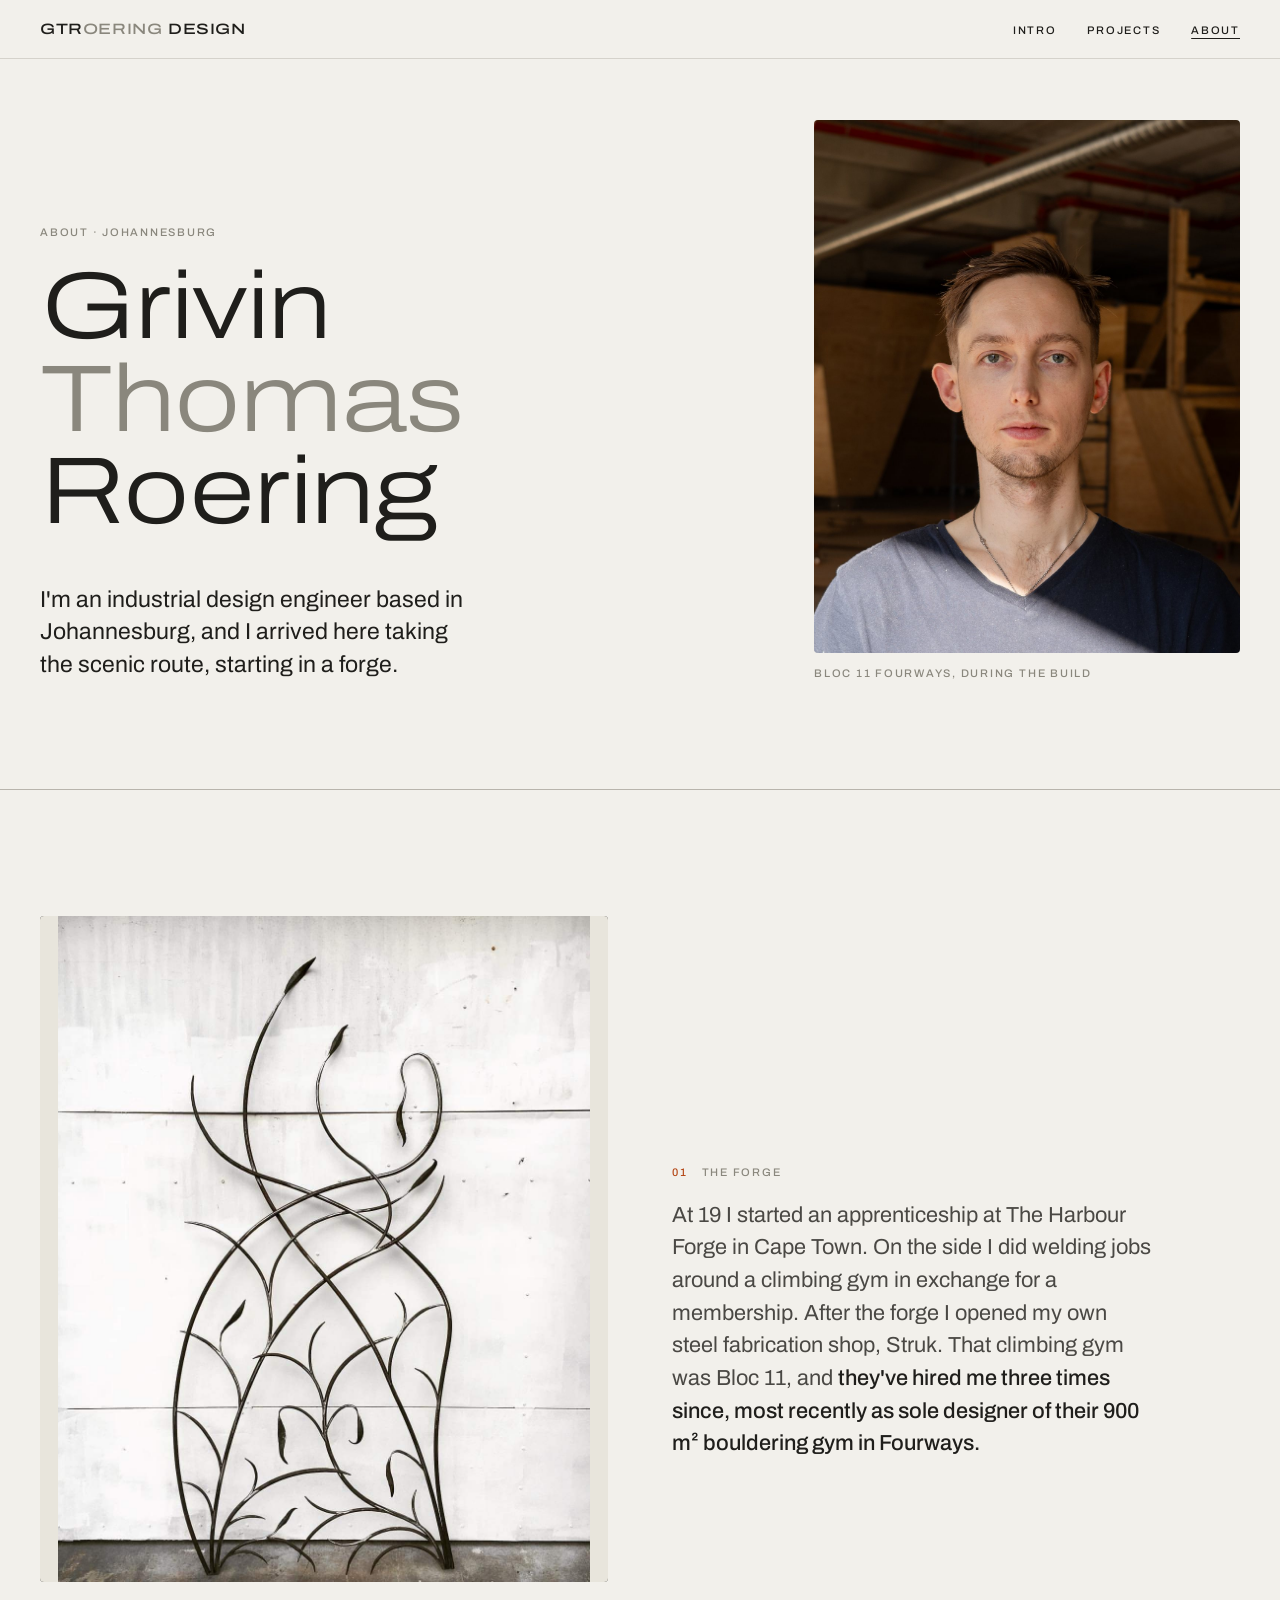
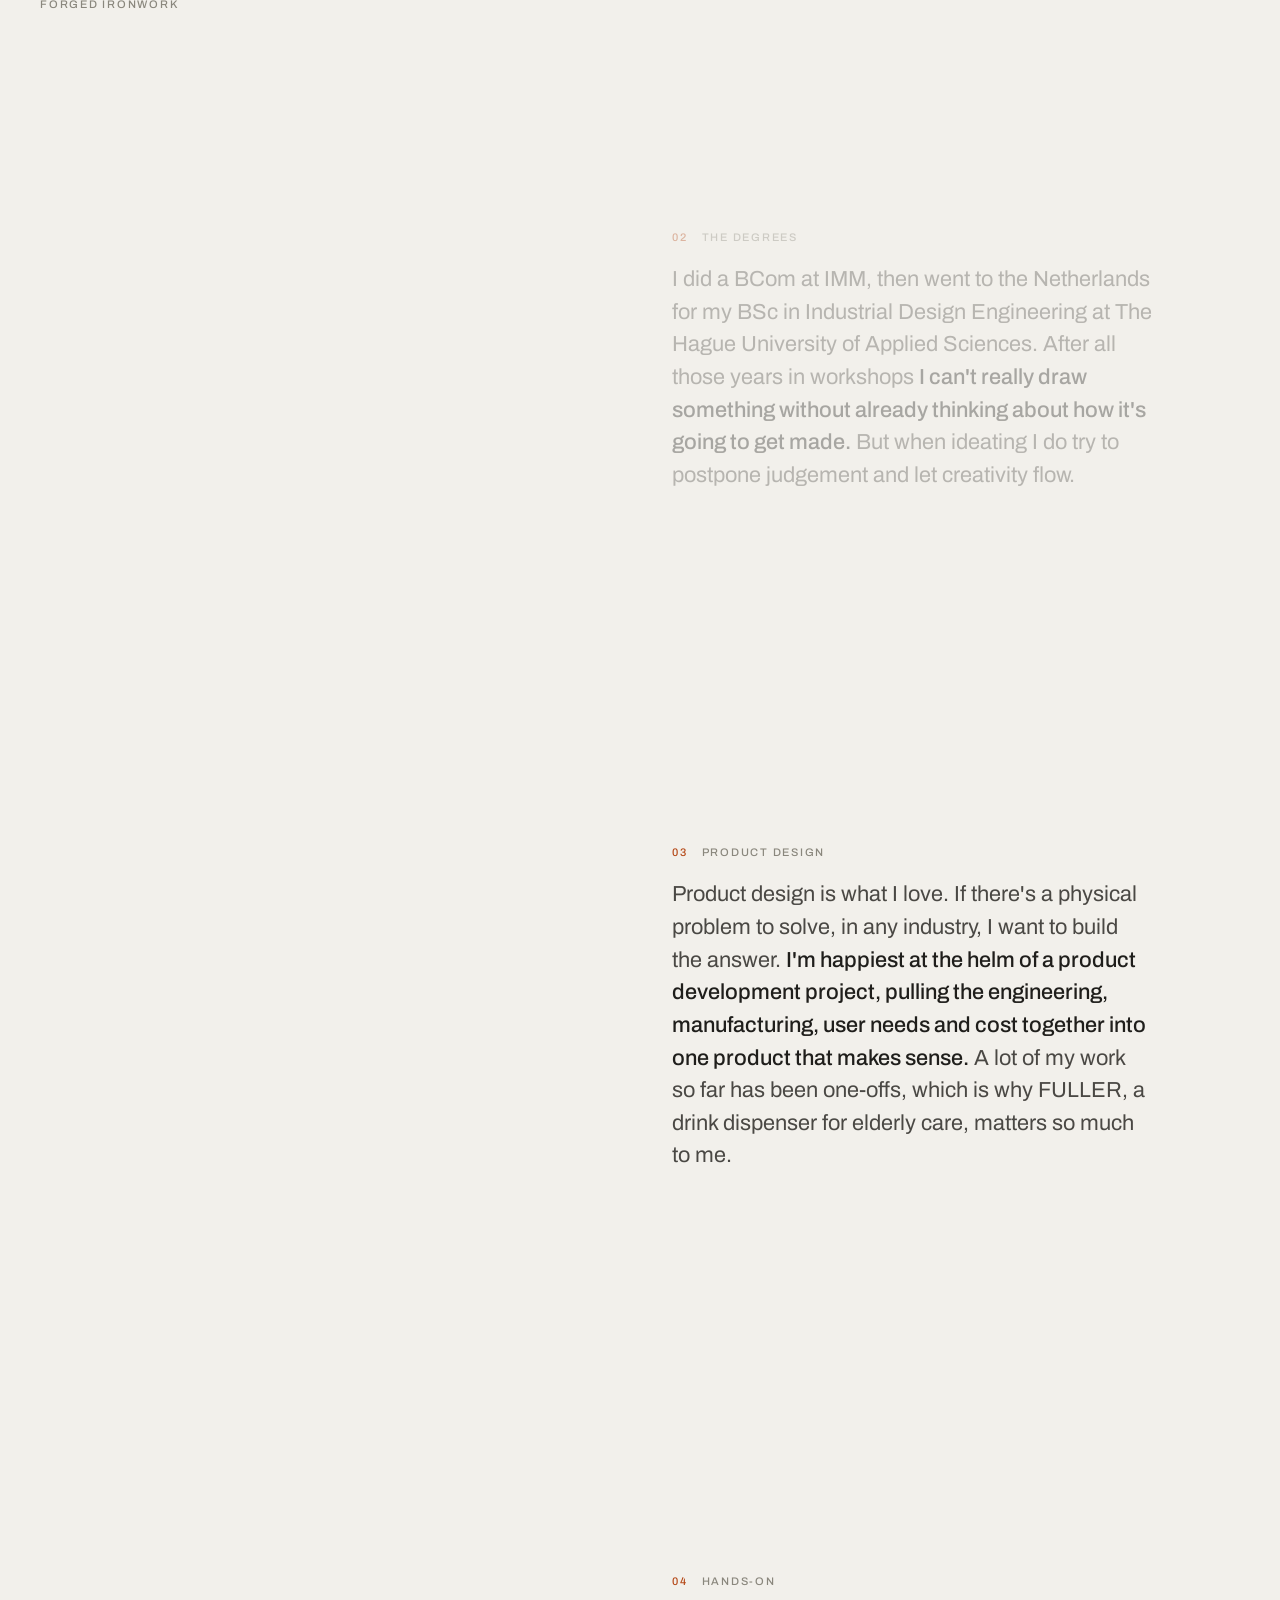
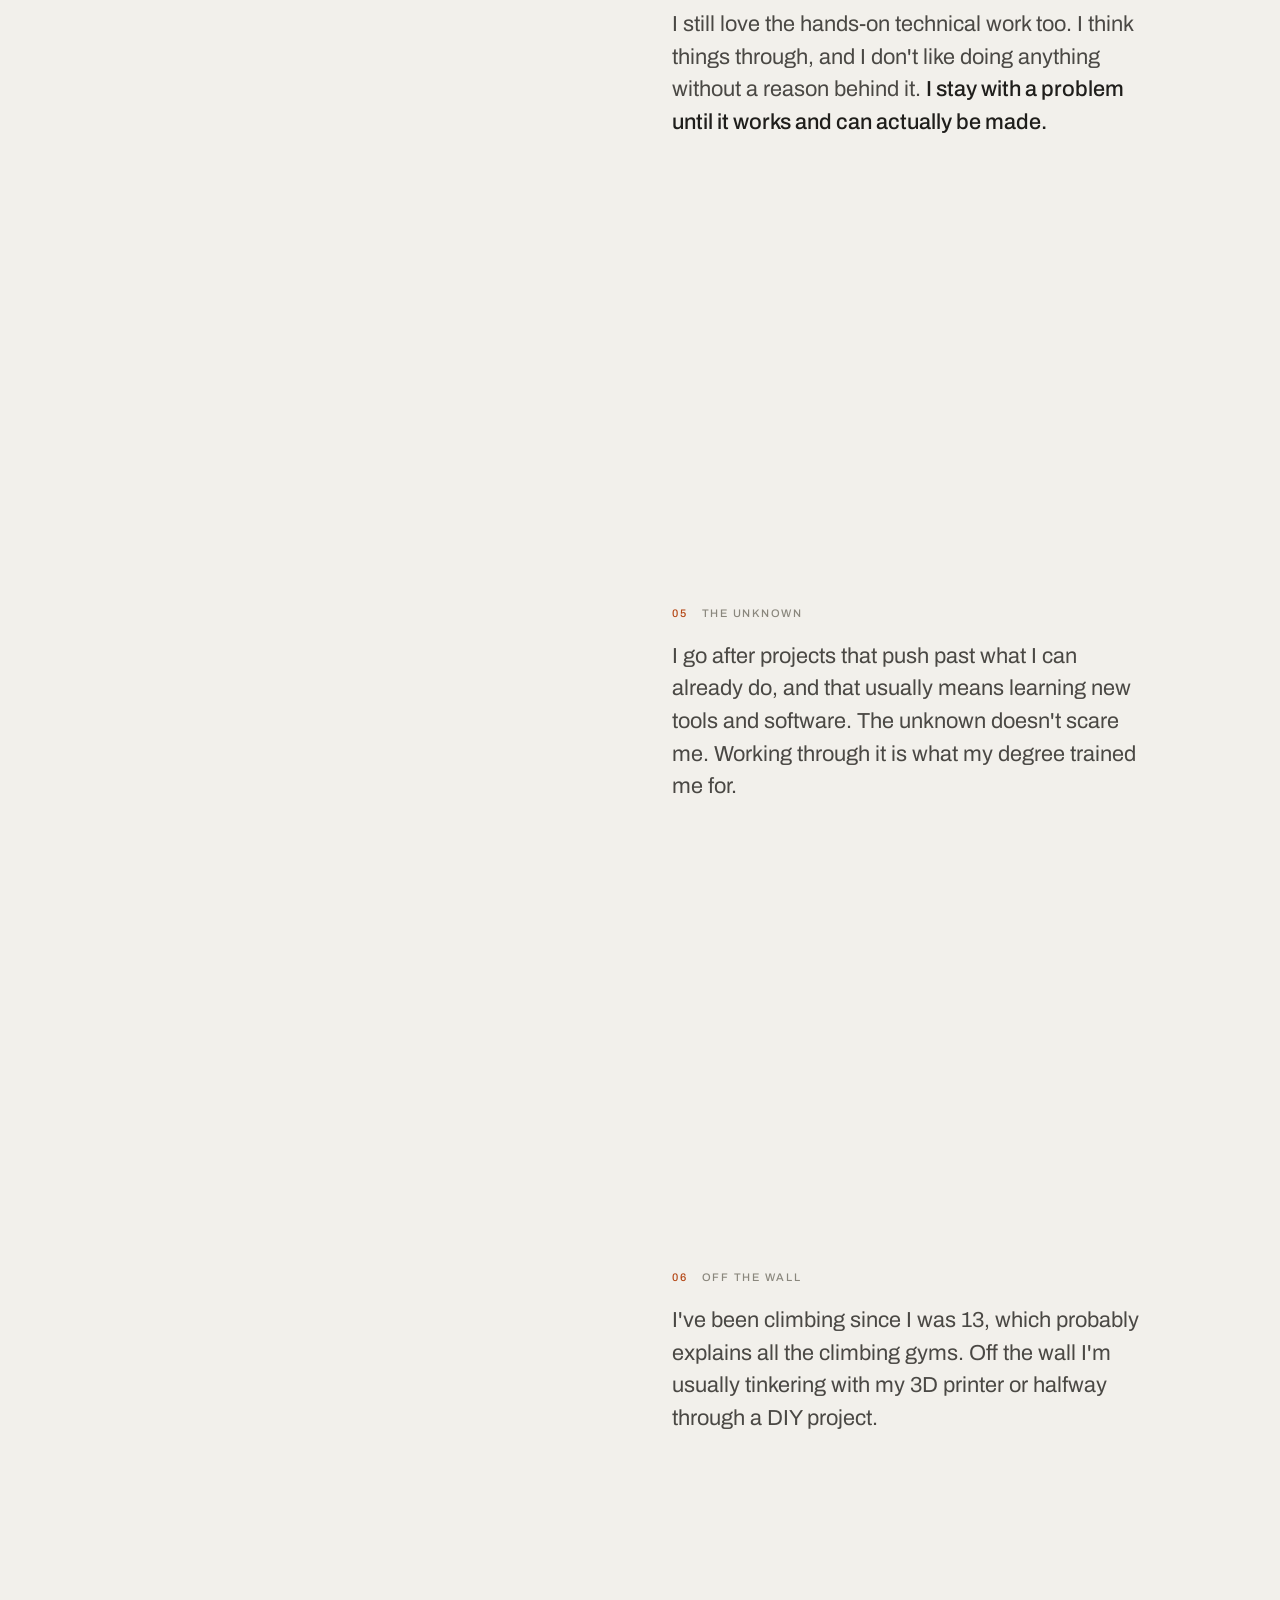
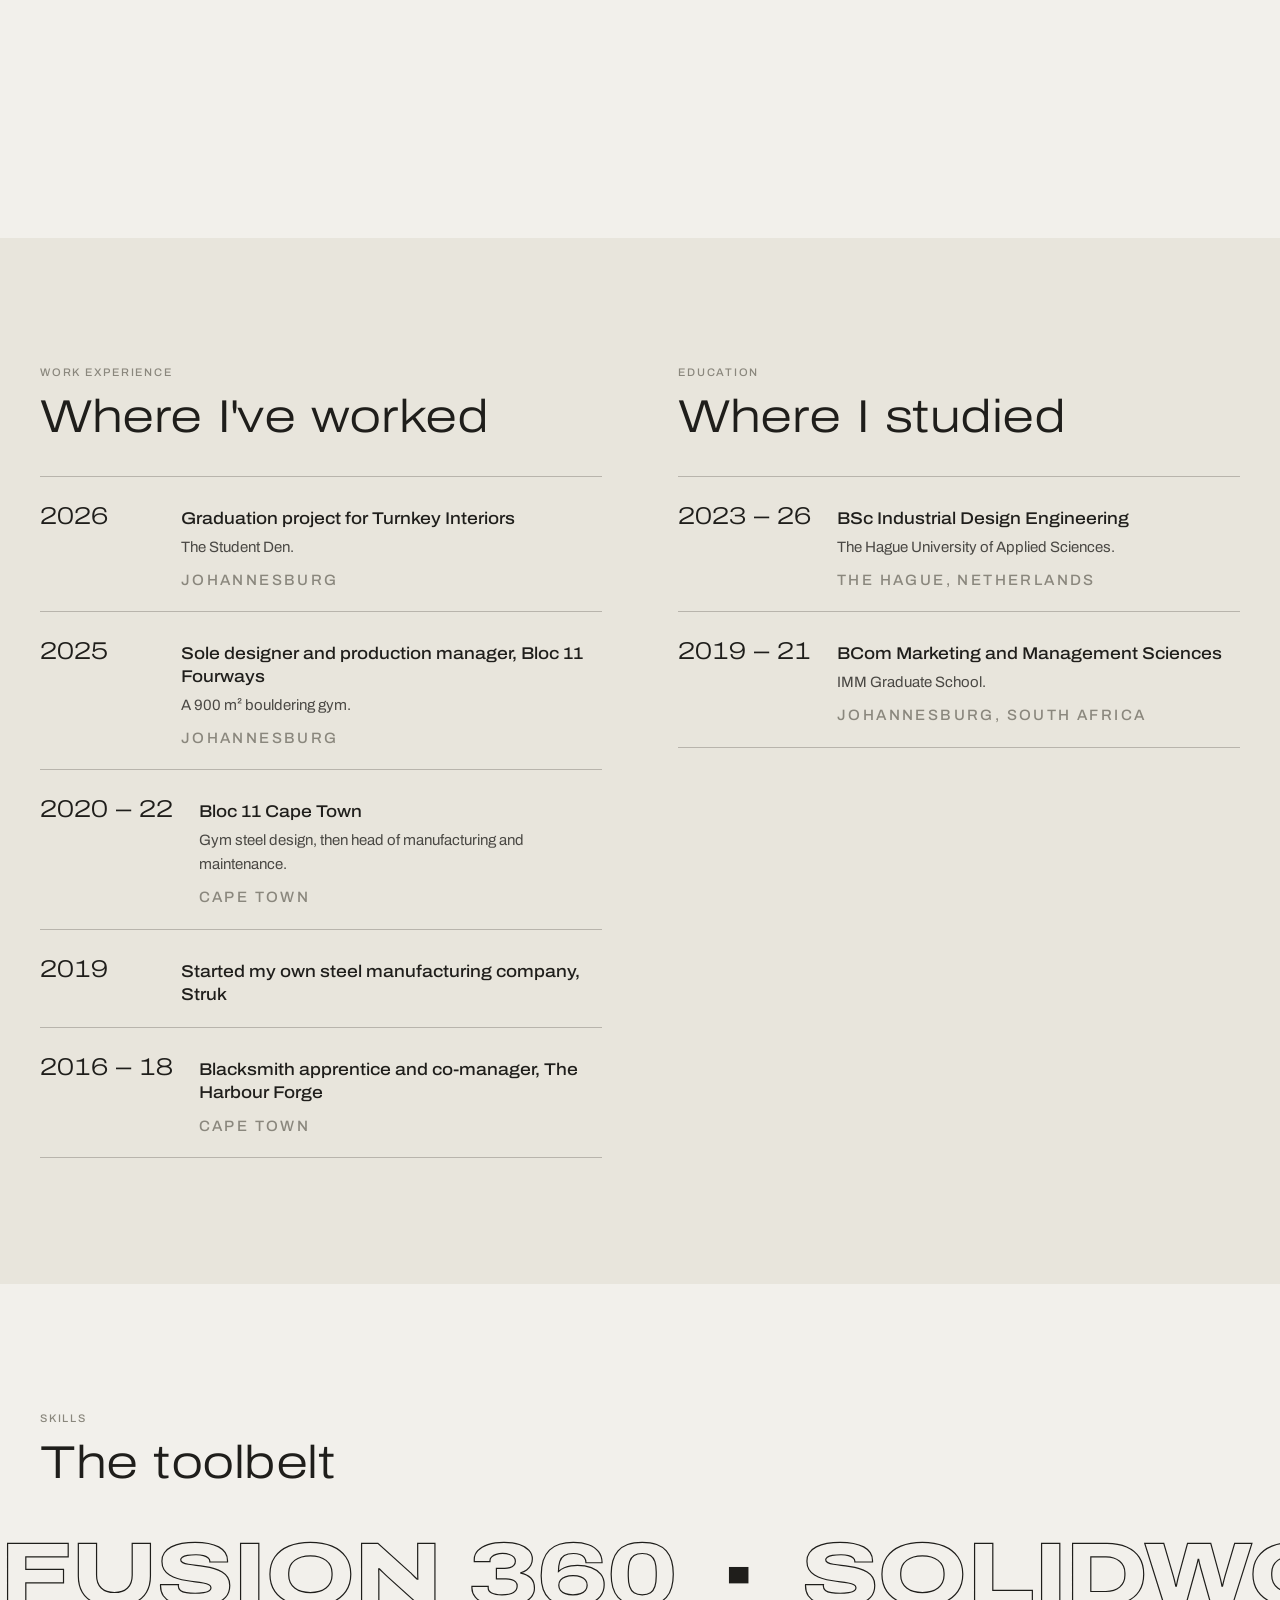
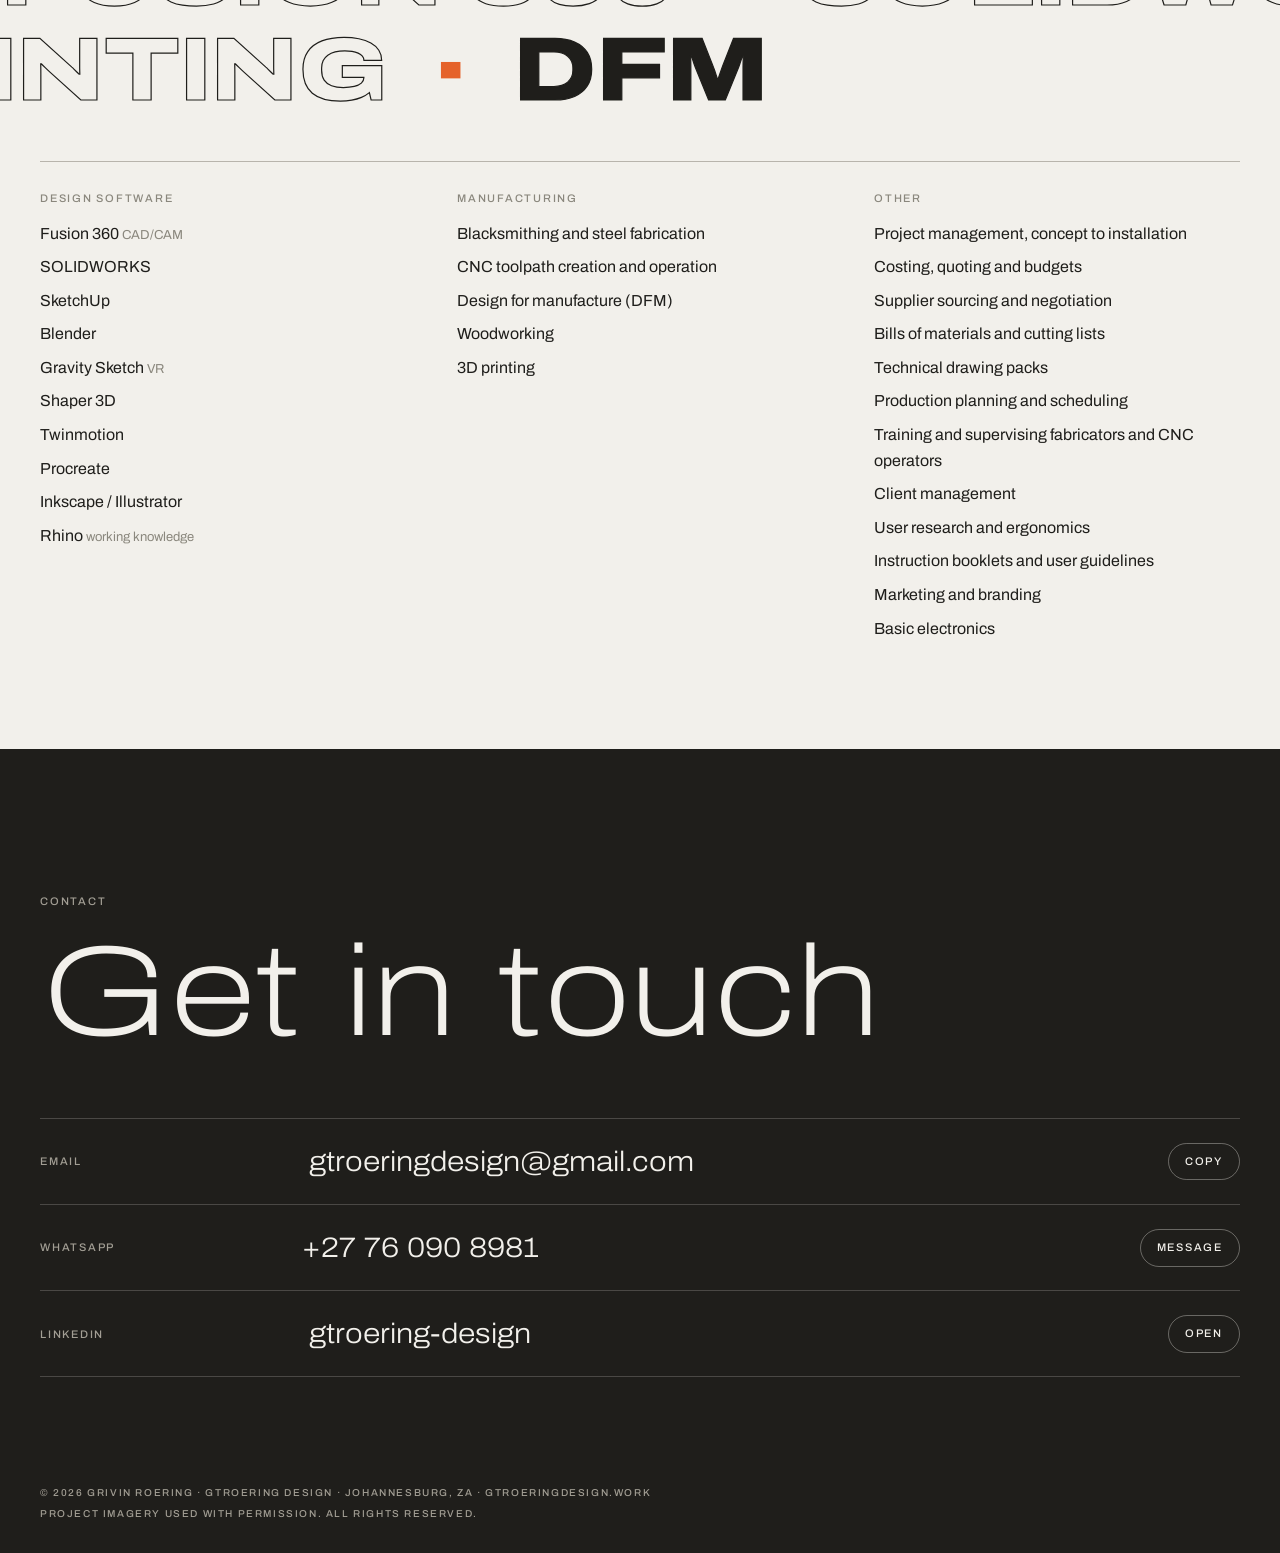
==== about.html @ 4593bda7 "Add files via upload" ====
<!doctype html>
<html lang="en">
<head>
<meta charset="utf-8">
<meta name="viewport" content="width=device-width, initial-scale=1, viewport-fit=cover">
<title>About · GTRoering Design</title>
<meta name="description" content="Grivin Roering, industrial design engineer in Johannesburg. From a forge in Cape Town to a BSc in The Hague.">
<meta property="og:type" content="website">
<meta property="og:site_name" content="GTRoering Design">
<meta property="og:title" content="About · GTRoering Design">
<meta property="og:description" content="Grivin Roering, industrial design engineer in Johannesburg. From a forge in Cape Town to a BSc in The Hague.">
<meta property="og:url" content="https://gtroeringdesign.github.io/about.html">
<meta property="og:image" content="https://gtroeringdesign.github.io/og-image.jpg">
<meta property="og:image:width" content="1200">
<meta property="og:image:height" content="630">
<meta name="twitter:card" content="summary_large_image">
<link rel="icon" href="favicon.ico" sizes="any">
<link rel="icon" type="image/png" href="favicon.png">
<link rel="apple-touch-icon" href="apple-touch-icon.png">
<link rel="preconnect" href="https://fonts.googleapis.com">
<link rel="preconnect" href="https://fonts.gstatic.com" crossorigin>
<link rel="stylesheet" href="https://fonts.googleapis.com/css2?family=Archivo:wdth,wght@62..125,100..900&display=swap">
<link rel="stylesheet" href="site.css?v=2">
<style>
  :root { padding-top: env(safe-area-inset-top, 0px); padding-bottom: env(safe-area-inset-bottom, 0px); }
  [hidden] { display: none !important; }
</style>
</head>
<body>

<nav class="nav wrap" aria-label="Main">
  <a class="mark" href="./">GTR<span>oering</span> Design</a>
  <ul>
    <li><a href="./">Intro</a></li>
    <li><a href="projects.html">Projects</a></li>
    <li><a href="about.html" aria-current="page">About</a></li>
  </ul>
</nav>

<main id="top" class="no-js">

  <!-- 1. Intro -->
  <section class="about-hero wrap" aria-label="Introduction">
    <div class="about-hero-grid">
      <div>
        <p class="label" style="margin-bottom:20px">About · Johannesburg</p>
        <h1 class="display"><span>Grivin</span><span class="mid">Thomas</span><span>Roering</span></h1>
        <p class="lead">I'm an industrial design engineer based in Johannesburg, and I arrived here taking the scenic route, starting in a forge.</p>
      </div>
      <figure class="portrait-wrap" style="margin:0">
        <div class="portrait"><img id="portrait" src="img/about-portrait.jpg" alt="Portrait of Grivin Roering inside the Bloc 11 Fourways build" width="1200" height="1500" fetchpriority="high"></div>
        <figcaption class="label">Bloc 11 Fourways, during the build</figcaption>
      </figure>
    </div>
  </section>

  <!-- 2. Story. Image column sticks while the chapters scroll past. -->
  <section class="story wrap" aria-label="My story">
    <div class="story-grid">
      <div class="story-media" aria-hidden="true">
        <div class="story-frame" id="storyFrame">
          <img class="on fit" src="img/about-forge.jpg" alt="" width="1080" height="1350">
          <img class="fit" src="img/about-degrees.jpg" alt="" width="1425" height="1069" loading="lazy">
          <img class="fit" src="img/about-fuller.jpg" alt="" width="1600" height="777" loading="lazy">
          <img src="img/about-hands-on.jpg" alt="" width="1200" height="1800" loading="lazy" style="object-position:50% 32%">
          <img src="img/about-dclab.jpg" alt="" width="1285" height="831" loading="lazy">
          <img src="img/about-climbing.jpg" alt="" width="1600" height="1280" loading="lazy">
        </div>
        <p class="label" id="storyCap">Forged ironwork</p>
      </div>

      <div class="story-text">
        <article class="chapter on" data-cap="Forged ironwork">
          <figure class="chapter-fig"><div><img class="fit" src="img/about-forge.jpg" alt="A forged steel piece of curving stems and leaves standing against a white wall" width="1080" height="1350" loading="lazy"></div><figcaption class="label">Forged ironwork</figcaption></figure>
          <p class="label"><b>01</b>The forge</p>
          <p class="t">At 19 I started an apprenticeship at The Harbour Forge in Cape Town. On the side I did welding jobs around a climbing gym in exchange for a membership. After the forge I opened my own steel fabrication shop, Struk. That climbing gym was Bloc 11, and <strong>they've hired me three times since, most recently as sole designer of their 900 m² bouldering gym in Fourways.</strong></p>
        </article>
        <article class="chapter" data-cap="FULLER · Ideation sketches">
          <figure class="chapter-fig"><div><img class="fit" src="img/about-degrees.jpg" alt="A page of ideation sketches exploring drink dispenser forms" width="1425" height="1069" loading="lazy"></div><figcaption class="label">FULLER · Ideation sketches</figcaption></figure>
          <p class="label"><b>02</b>The degrees</p>
          <p class="t">I did a BCom at IMM, then went to the Netherlands for my BSc in Industrial Design Engineering at The Hague University of Applied Sciences. After all those years in workshops <strong>I can't really draw something without already thinking about how it's going to get made.</strong> But when ideating I do try to postpone judgement and let creativity flow.</p>
        </article>
        <article class="chapter" data-cap="FULLER · Final prototype">
          <figure class="chapter-fig"><div><img class="fit" src="img/about-fuller.jpg" alt="The FULLER drink dispenser prototype" width="1600" height="777" loading="lazy"></div><figcaption class="label">FULLER · Final prototype</figcaption></figure>
          <p class="label"><b>03</b>Product design</p>
          <p class="t">Product design is what I love. If there's a physical problem to solve, in any industry, I want to build the answer. <strong>I'm happiest at the helm of a product development project, pulling the engineering, manufacturing, user needs and cost together into one product that makes sense.</strong> A lot of my work so far has been one-offs, which is why FULLER, a drink dispenser for elderly care, matters so much to me.</p>
        </article>
        <article class="chapter" data-cap="Grinding steel">
          <figure class="chapter-fig"><div><img src="img/about-hands-on.jpg" alt="Grivin grinding steel with sparks flying" width="1200" height="1800" loading="lazy" style="object-position:50% 34%"></div><figcaption class="label">Grinding steel</figcaption></figure>
          <p class="label"><b>04</b>Hands-on</p>
          <p class="t">I still love the hands-on technical work too. I think things through, and I don't like doing anything without a reason behind it. <strong>I stay with a problem until it works and can actually be made.</strong></p>
        </article>
        <article class="chapter" data-cap="Interactive Maquette · At the expo">
          <figure class="chapter-fig"><div><img src="img/about-dclab.jpg" alt="The Interactive Maquette on show at the expo" width="1285" height="831" loading="lazy"></div><figcaption class="label">Interactive Maquette · At the expo</figcaption></figure>
          <p class="label"><b>05</b>The unknown</p>
          <p class="t">I go after projects that push past what I can already do, and that usually means learning new tools and software. The unknown doesn't scare me. Working through it is what my degree trained me for.</p>
        </article>
        <article class="chapter" data-cap="Outdoor climbing">
          <figure class="chapter-fig"><div><img src="img/about-climbing.jpg" alt="A climber on an overhanging orange rock face" width="1600" height="1280" loading="lazy"></div><figcaption class="label">Outdoor climbing</figcaption></figure>
          <p class="label"><b>06</b>Off the wall</p>
          <p class="t">I've been climbing since I was 13, which probably explains all the climbing gyms. Off the wall I'm usually tinkering with my 3D printer or halfway through a DIY project.</p>
        </article>
      </div>
    </div>
  </section>

  <!-- 3. Experience and education -->
  <section class="cv wrap" aria-label="Experience and education">
    <div class="cv-grid">
      <div class="rise">
        <p class="label" style="margin-bottom:14px">Work experience</p>
        <h2 class="display">Where I've worked</h2>
        <ol class="cv-list" reversed>
          <li><span class="cv-year">2026</span><div><h3>Graduation project for Turnkey Interiors</h3><p>The Student Den.</p></div><p class="label">Johannesburg</p></li>
          <li><span class="cv-year">2025</span><div><h3>Sole designer and production manager, Bloc 11 Fourways</h3><p>A 900 m² bouldering gym.</p></div><p class="label">Johannesburg</p></li>
          <li><span class="cv-year">2020 – 22</span><div><h3>Bloc 11 Cape Town</h3><p>Gym steel design, then head of manufacturing and maintenance.</p></div><p class="label">Cape Town</p></li>
          <li><span class="cv-year">2019</span><div><h3>Started my own steel manufacturing company, Struk</h3></div></li>
          <li><span class="cv-year">2016 – 18</span><div><h3>Blacksmith apprentice and co-manager, The Harbour Forge</h3></div><p class="label">Cape Town</p></li>
        </ol>
      </div>
      <div class="rise">
        <p class="label" style="margin-bottom:14px">Education</p>
        <h2 class="display">Where I studied</h2>
        <ol class="cv-list" reversed>
          <li><span class="cv-year">2023 – 26</span><div><h3>BSc Industrial Design Engineering</h3><p>The Hague University of Applied Sciences.</p></div><p class="label">The Hague, Netherlands</p></li>
          <li><span class="cv-year">2019 – 21</span><div><h3>BCom Marketing and Management Sciences</h3><p>IMM Graduate School.</p></div><p class="label">Johannesburg, South Africa</p></li>
        </ol>
      </div>
    </div>
  </section>

  <!-- 4. Skills. The tool names slide sideways as you scroll. -->
  <section class="tools" aria-label="Skills">
    <div class="wrap">
      <p class="label" style="margin-bottom:14px">Skills</p>
      <h2 class="display" style="font-size:clamp(30px,3.6vw,56px)">The toolbelt</h2>
    </div>
    <div class="ticker" aria-hidden="true">
      <div class="ticker-row" data-dir="-1"><span>Fusion 360</span><span class="dot">·</span><span>SOLIDWORKS</span><span class="dot">·</span><span>Gravity Sketch</span><span class="dot">·</span><span>Shaper 3D</span><span class="dot">·</span><span>Blender</span><span class="dot">·</span><span>Rhino</span><span class="dot">·</span><span>SketchUp</span></div>
      <div class="ticker-row" data-dir="1"><span>Blacksmithing</span><span class="dot">·</span><span>CNC toolpaths</span><span class="dot">·</span><span>Steel fabrication</span><span class="dot">·</span><span>Woodworking</span><span class="dot">·</span><span>3D printing</span><span class="dot">·</span><span>DFM</span></div>
    </div>
    <div class="wrap">
      <div class="skill-cols">
        <div class="rise">
          <p class="label">Design software</p>
          <ul>
            <li>Fusion 360 <small>CAD/CAM</small></li>
            <li>SOLIDWORKS</li>
            <li>SketchUp</li>
            <li>Blender</li>
            <li>Gravity Sketch <small>VR</small></li>
            <li>Shaper 3D</li>
            <li>Twinmotion</li>
            <li>Procreate</li>
            <li>Inkscape / Illustrator</li>
            <li>Rhino <small>working knowledge</small></li>
          </ul>
        </div>
        <div class="rise">
          <p class="label">Manufacturing</p>
          <ul>
            <li>Blacksmithing and steel fabrication</li>
            <li>CNC toolpath creation and operation</li>
            <li>Design for manufacture (DFM)</li>
            <li>Woodworking</li>
            <li>3D printing</li>
          </ul>
        </div>
        <div class="rise">
          <p class="label">Other</p>
          <ul>
            <li>Project management, concept to installation</li>
            <li>Costing, quoting and budgets</li>
            <li>Supplier sourcing and negotiation</li>
            <li>Bills of materials and cutting lists</li>
            <li>Technical drawing packs</li>
            <li>Production planning and scheduling</li>
            <li>Training and supervising fabricators and CNC operators</li>
            <li>Client management</li>
            <li>User research and ergonomics</li>
            <li>Instruction booklets and user guidelines</li>
            <li>Marketing and branding</li>
            <li>Basic electronics</li>
          </ul>
        </div>
      </div>
    </div>
  </section>

  <!-- 5. Contact -->
  <section class="contact wrap" id="contact" aria-label="Contact">
    <p class="label" style="color:var(--on-dark-dim);margin-bottom:20px">Contact</p>
    <h2 class="display">Get in touch</h2>
    <div class="contact-rows">
      <div class="row">
        <span class="label">Email</span>
        <span class="val" id="email">gtroeringdesign@gmail.com</span>
        <button type="button" id="copyEmail">Copy</button>
      </div>
      <div class="row">
        <span class="label">WhatsApp</span>
        <span class="val">+27 76 090 8981</span>
        <a class="go" href="https://wa.me/27760908981">Message</a>
      </div>
      <div class="row">
        <span class="label">LinkedIn</span>
        <span class="val">gtroering-design</span>
        <a class="go" href="https://www.linkedin.com/in/gtroering-design">Open</a>
      </div>
    </div>
    <div class="foot">
      <p class="label">© 2026 Grivin Roering · GTRoering Design · Johannesburg, ZA · gtroeringdesign.work</p>
      <p class="label">Project imagery used with permission. All rights reserved.</p>
    </div>
  </section>
</main>

<script>
(() => {
  document.getElementById('top').classList.remove('no-js');
  const reduce = matchMedia('(prefers-reduced-motion: reduce)').matches;
  const clamp = (v, a = 0, b = 1) => Math.min(b, Math.max(a, v));
  const vh = () => window.innerHeight;

  /* Portrait: slow zoom-out as the intro scrolls away */
  const portrait = document.getElementById('portrait');
  function portraitFrame() {
    if (reduce) return;
    const r = portrait.parentElement.getBoundingClientRect();
    const q = clamp(1 - r.bottom / (vh() + r.height));
    portrait.style.transform = `scale(${1.1 - 0.1 * q}) translate3d(0, ${q * 4}%, 0)`;
  }

  /* Story: whichever chapter crosses the middle of the screen sets the image */
  const chapters = [...document.querySelectorAll('.chapter')];
  const storyImgs = [...document.querySelectorAll('#storyFrame img')];
  const storyCap = document.getElementById('storyCap');
  let active = 0;
  function storyFrame() {
    const mid = vh() * 0.55;
    let best = active, bestD = Infinity;
    chapters.forEach((c, i) => {
      const r = c.getBoundingClientRect();
      const d = Math.abs(r.top + r.height / 2 - mid);
      if (d < bestD) { bestD = d; best = i; }
    });
    if (best === active) return;
    active = best;
    chapters.forEach((c, i) => c.classList.toggle('on', i === best));
    storyImgs.forEach((im, i) => im.classList.toggle('on', i === best));
    storyCap.textContent = chapters[best].dataset.cap;
  }

  /* Ticker: rows slide in opposite directions with scroll */
  const rows = [...document.querySelectorAll('.ticker-row')];
  function tickerFrame() {
    if (reduce) return;
    rows.forEach(row => {
      const r = row.getBoundingClientRect();
      const q = clamp((vh() - r.top) / (vh() + r.height));
      const span = Math.max(0, row.scrollWidth - innerWidth * 0.6);
      const dir = +row.dataset.dir;
      const x = dir < 0 ? -q * span : -(1 - q) * span;
      row.style.transform = `translate3d(${x}px,0,0)`;
    });
  }

  /* Reveal */
  const io = 'IntersectionObserver' in window ? new IntersectionObserver(es => es.forEach(e => {
    if (e.isIntersecting) { e.target.classList.add('in'); io.unobserve(e.target); }
  }), { threshold: 0.2 }) : null;
  document.querySelectorAll('.rise').forEach(el => io ? io.observe(el) : el.classList.add('in'));

  /* Copy email */
  const copyBtn = document.getElementById('copyEmail');
  copyBtn.addEventListener('click', () => {
    const el = document.getElementById('email');
    const done = () => { copyBtn.textContent = 'Copied'; setTimeout(() => copyBtn.textContent = 'Copy', 1800); };
    const fallback = () => {
      const r = document.createRange(); r.selectNodeContents(el);
      const s = getSelection(); s.removeAllRanges(); s.addRange(r);
      copyBtn.textContent = 'Selected';
    };
    try { navigator.clipboard.writeText(el.textContent.trim()).then(done, fallback); } catch (e) { fallback(); }
  });

  let ticking = false;
  const frame = () => { ticking = false; portraitFrame(); storyFrame(); tickerFrame(); };
  addEventListener('scroll', () => { if (!ticking) { ticking = true; requestAnimationFrame(frame); } }, { passive: true });
  addEventListener('resize', frame);
  frame();
})();
</script>
</body>
</html>
---- site.css ----
/* Layout: one sticky process sequence (concept, CAD, CNC, installed) told through the Bloc 11 build,
   then a pinned horizontal run of six projects, closing on the route from the forge.
   Single deliberate look: the site's warm workshop grey, ink, and the orange stripe off the Bloc 11 walls. */
:root {
  --ground: #F2F0EB;
  --panel: #E8E5DC;
  --ink: #1F1E1B;
  --body: #4A4844;
  --caption: #8A877D;
  --rule: #B8B4AC;
  --signal: #E5622A;
  --signal-ink: #B44614;
  --on-dark: #F2F0EB;
  --on-dark-dim: #A29E94;
  --shade: rgba(22, 21, 19, 0.86);

  --font: "Archivo", "Helvetica Neue", Arial, sans-serif;
  --gutter: clamp(16px, 3.2vw, 40px);
  --measure: 64ch;
  color-scheme: light;
}

* { box-sizing: border-box; }
html { scroll-behavior: smooth; }
@media (prefers-reduced-motion: reduce) { html { scroll-behavior: auto; } }
body {
  margin: 0;
  background: var(--ground);
  color: var(--body);
  font-family: var(--font);
  font-size: 16px;
  line-height: 1.6;
  -webkit-font-smoothing: antialiased;
  text-rendering: optimizeLegibility;
}
body::before {
  content: ""; position: fixed; inset: 0 0 auto; height: env(safe-area-inset-top, 0px);
  z-index: 21; background: var(--ground);
}
img { max-width: 100%; display: block; }
a { color: inherit; }
a:focus-visible, button:focus-visible { outline: 2px solid var(--signal); outline-offset: 3px; }

.wrap {
  padding-left: max(var(--gutter), env(safe-area-inset-left, 0px));
  padding-right: max(var(--gutter), env(safe-area-inset-right, 0px));
}
.label {
  font-size: 11px; font-weight: 500; letter-spacing: 0.16em; text-transform: uppercase;
  color: var(--caption); line-height: 1.5; margin: 0;
}
.display {
  font-family: var(--font); font-stretch: 125%; font-weight: 300; color: var(--ink);
  letter-spacing: -0.01em; line-height: 0.98; text-wrap: balance; margin: 0;
}

/* ---------- Nav ---------- */
.nav {
  position: fixed; top: 0; left: 0; right: 0; z-index: 20;
  display: flex; justify-content: space-between; align-items: center; gap: 16px;
  padding-top: calc(env(safe-area-inset-top, 0px) + 16px); padding-bottom: 16px;
  color: var(--ink); background: rgba(242, 240, 235, 0.92);
  -webkit-backdrop-filter: blur(10px); backdrop-filter: blur(10px);
  border-bottom: 1px solid rgba(184, 180, 172, 0.5);
}
.nav a { text-decoration: none; }
.mark { font-stretch: 125%; font-weight: 500; font-size: 15px; letter-spacing: 0.04em; text-transform: uppercase; white-space: nowrap; }
.mark span { color: var(--caption); }
.nav ul { display: flex; gap: clamp(14px, 2.4vw, 32px); list-style: none; margin: 0; padding: 0; }
.nav ul a { font-size: 11px; font-weight: 500; letter-spacing: 0.16em; text-transform: uppercase; }
.nav ul a:hover, .nav ul a[aria-current] { text-decoration: underline; text-underline-offset: 4px; }

/* ---------- Hero: process sequence ---------- */
.hero { position: relative; height: 420vh; }
.hero-stage {
  position: sticky; top: 0; height: 100vh; height: 100svh; overflow: hidden; background: var(--ground);
}
.hero-frame {
  position: absolute; inset: 0; overflow: hidden; background: var(--ink);
  --ci-t: 68px; --ci-s: 3vw; --cr: 6px;
  clip-path: inset(var(--ci-t) var(--ci-s) var(--ci-s) var(--ci-s) round var(--cr));
}
.hero-img {
  position: absolute; inset: 0; width: 100%; height: 100%; object-fit: cover;
  opacity: 0; transition: opacity 0.7s ease; will-change: opacity, transform;
}
.hero-img.on { opacity: 1; }
.hero-frame::after {
  content: ""; position: absolute; inset: 0; pointer-events: none;
  background:
    linear-gradient(to top, var(--shade) 0%, rgba(22, 21, 19, 0.45) 42%, rgba(22, 21, 19, 0.1) 70%),
    linear-gradient(to left, rgba(22, 21, 19, 0.55) 0%, rgba(22, 21, 19, 0) 40%),
    linear-gradient(to bottom, rgba(22, 21, 19, 0.6) 0%, rgba(22, 21, 19, 0) 38%);
}
.hero-content {
  position: absolute; z-index: 2; left: 0; right: 0; bottom: 0;
  padding-left: max(calc(3vw + clamp(18px, 3vw, 48px)), env(safe-area-inset-left, 0px));
  padding-right: max(calc(3vw + clamp(18px, 3vw, 48px)), env(safe-area-inset-right, 0px));
  padding-bottom: calc(3vw + clamp(20px, 4vh, 48px));
}
.hero-content .label { color: var(--on-dark-dim); margin-bottom: clamp(12px, 2vh, 24px); }
.steps { list-style: none; margin: 0; padding: 0; }
.steps li {
  font-stretch: 125%; font-weight: 800; text-transform: uppercase;
  font-size: min(8.6vw, 15.5vh, 164px); line-height: 0.92; letter-spacing: -0.015em;
  color: transparent; -webkit-text-stroke: 1.2px rgba(242, 240, 235, 0.6);
  display: flex; align-items: flex-start; gap: 0.18em;
  transition: color 0.35s ease, -webkit-text-stroke-color 0.35s ease;
}
.steps li i {
  font-style: normal; font-stretch: 100%; font-weight: 500; font-size: 11px; letter-spacing: 0.16em;
  -webkit-text-stroke: 0; color: var(--on-dark-dim); margin-top: 0.9em; min-width: 2.2em;
}
.steps li.on { color: var(--on-dark); -webkit-text-stroke-color: var(--on-dark); }
.steps li.on i { color: var(--signal); }
.steps li .arrow { font-weight: 300; -webkit-text-stroke: 0; color: var(--signal); opacity: 0; transition: opacity 0.35s; }
.steps li .arrow { display: inline-flex; align-self: center; }
.steps li .arrow svg { width: 0.5em; height: 0.5em; fill: none; stroke: currentColor; stroke-width: 2.4; stroke-linecap: square; stroke-linejoin: miter; overflow: visible; }
.steps li.on .arrow { opacity: 1; }

.hero-detail {
  position: absolute; z-index: 2; top: calc(68px + clamp(18px, 3vw, 40px));
  right: max(calc(3vw + clamp(18px, 3vw, 48px)), env(safe-area-inset-right, 0px));
  width: min(34ch, 40vw); color: var(--on-dark);
}
.hero-detail .label { color: var(--on-dark-dim); }
.hero-detail .count { font-stretch: 125%; font-weight: 300; font-size: 40px; line-height: 1; margin: 0 0 14px; font-variant-numeric: tabular-nums; }
.hero-detail .count span { color: var(--on-dark-dim); }
.hero-detail p.desc { margin: 10px 0 0; font-size: 15px; line-height: 1.55; color: var(--on-dark); min-height: 4.7em; }
.rail {
  position: absolute; z-index: 2; right: calc(3vw + 14px); top: 50%; translate: 0 -50%;
  width: 2px; height: 26vh; background: rgba(242, 240, 235, 0.22);
}
.rail b { position: absolute; inset: 0 0 auto; height: 0%; background: var(--signal); }
.hint {
  position: absolute; z-index: 2; bottom: calc(3vw + 18px);
  right: max(calc(3vw + clamp(18px, 3vw, 48px)), env(safe-area-inset-right, 0px));
  color: var(--on-dark-dim); display: flex; align-items: center; gap: 10px;
  transition: opacity 0.4s;
}
.hint::after { content: ""; width: 40px; height: 1px; background: currentColor; }

/* ---------- Statement with scroll fill ---------- */
.statement { padding-block: clamp(96px, 18vh, 200px) clamp(72px, 12vh, 140px); }
.statement .display { font-size: clamp(34px, 5.6vw, 92px); max-width: 17ch; }
.fill .w { color: var(--rule); transition: color 0.25s ease; }
.fill .w.lit { color: var(--ink); }
.fill .w.hot.lit { color: var(--signal); }
.statement-foot {
  display: grid; grid-template-columns: minmax(0, 1fr) minmax(0, 1fr); gap: clamp(24px, 4vw, 64px);
  margin-top: clamp(48px, 8vh, 96px); padding-top: 22px; border-top: 1px solid var(--rule); align-items: start;
}
.statement-foot p { margin: 0; max-width: 46ch; font-size: clamp(16px, 1.35vw, 19px); }
.links { display: flex; flex-wrap: wrap; gap: 12px 28px; justify-content: flex-end; }
.links a {
  font-size: 11px; font-weight: 500; letter-spacing: 0.16em; text-transform: uppercase; color: var(--ink);
  text-decoration: none; border-bottom: 1px solid var(--ink); padding-bottom: 4px;
}
.links a:hover { color: var(--signal-ink); border-color: var(--signal-ink); }

/* ---------- Figures band ---------- */
.figures { background: var(--ink); color: var(--on-dark); padding-block: clamp(64px, 12vh, 128px); }
.figures .label { color: var(--on-dark-dim); }
.fig-grid {
  display: grid; grid-template-columns: repeat(4, minmax(0, 1fr)); gap: 0;
  margin-top: clamp(28px, 5vh, 56px); border-top: 1px solid rgba(242, 240, 235, 0.2);
}
.fig { padding: 28px clamp(12px, 2vw, 28px) 0 0; min-width: 0; }
.fig + .fig { border-left: 1px solid rgba(242, 240, 235, 0.2); padding-left: clamp(12px, 2vw, 28px); }
.fig-num {
  font-stretch: 125%; font-weight: 300; font-size: clamp(44px, 6.4vw, 104px); line-height: 1;
  color: var(--on-dark); font-variant-numeric: tabular-nums; white-space: nowrap; letter-spacing: -0.02em;
}
.fig-num small { font-size: 0.42em; font-weight: 400; color: var(--signal); margin-left: 0.08em; letter-spacing: 0; }
.fig p { margin: 18px 0 6px; font-size: 15px; line-height: 1.5; color: var(--on-dark); max-width: 26ch; }
.fig .label { font-size: 10px; }

/* ---------- Work: vertical by default, pinned horizontal when JS enables it ---------- */
.work { position: relative; }
.work-stage { padding-block: clamp(72px, 12vh, 128px); }
.work-track { display: grid; gap: clamp(56px, 9vh, 96px); }
.work-intro .display { font-size: clamp(40px, 6vw, 96px); }
.work-intro p { margin: 18px 0 0; max-width: 36ch; }
.card { display: grid; gap: 22px; min-width: 0; }
.card-media { position: relative; overflow: hidden; aspect-ratio: 16 / 10; background: var(--panel); border-radius: 4px; max-width: 100%; }
.card-media img {
  position: absolute; inset: 0; width: 100%; height: 100%; object-fit: cover;
  transform: scale(1.12); transition: filter 0.4s ease; will-change: transform;
}
.card-media:hover img { filter: brightness(1.06); }
.card-body {
  display: grid; grid-template-columns: auto minmax(0, 1fr) minmax(0, 1fr); gap: 8px clamp(16px, 2.6vw, 40px);
  align-items: start; border-top: 1px solid var(--rule); padding-top: 16px;
}
.card-num {
  font-stretch: 125%; font-weight: 800; font-size: clamp(40px, 4.4vw, 72px); line-height: 0.85;
  color: transparent; -webkit-text-stroke: 1.2px var(--ink); font-variant-numeric: tabular-nums;
}
.card h3 { font-stretch: 125%; font-weight: 400; font-size: clamp(24px, 2.4vw, 38px); line-height: 1.05; color: var(--ink); margin: 6px 0 0; text-wrap: balance; }
.card .role { margin: 0; font-weight: 500; color: var(--ink); font-size: 15px; }
.card .usp { margin: 6px 0 0; font-size: 15px; }
.card .label { grid-column: 2 / -1; }
.work-outro { display: flex; flex-direction: column; justify-content: center; gap: 22px; }
.work-outro .display { font-size: clamp(28px, 3.2vw, 52px); max-width: none; overflow-wrap: break-word; }
.work-progress { display: none; }

.work.is-pinned .work-stage {
  position: sticky; top: 0; height: 100vh; height: 100svh; overflow: hidden; padding-block: 0;
  display: flex; flex-direction: column; justify-content: center;
}
.work.is-pinned .work-track {
  display: flex; gap: clamp(32px, 4vw, 72px); align-items: center; width: max-content;
  padding-top: 64px; will-change: transform;
}
.work.is-pinned .work-intro { width: min(34vw, 520px); flex: none; }
.work.is-pinned .card { width: min(64vw, calc((100svh - 300px) * 1.6), 1180px); flex: none; }
.work.is-pinned .work-outro { width: min(36vw, 560px); flex: none; }
.work.is-pinned .work-progress {
  display: flex; align-items: center; gap: 16px; position: absolute; left: 0; right: 0; bottom: clamp(20px, 4vh, 40px);
}
.work-progress .bar { flex: 1; height: 1px; background: var(--rule); position: relative; }
.work-progress .bar b { position: absolute; inset: 0 auto 0 0; width: 0%; background: var(--ink); }
.work-progress .label { font-variant-numeric: tabular-nums; color: var(--ink); }

/* ---------- Route ---------- */
.route { padding-block: clamp(88px, 16vh, 176px) clamp(72px, 12vh, 140px); border-top: 1px solid var(--rule); }
.route .display { font-size: clamp(30px, 4.2vw, 68px); max-width: 20ch; }
.route-line { position: relative; margin-top: clamp(48px, 8vh, 88px); }
.route-line .track { position: absolute; left: 0; right: 0; top: 7px; height: 1px; background: var(--rule); }
.route-line .track b { position: absolute; inset: 0 auto 0 0; width: 0%; background: var(--signal); }
.stops { list-style: none; margin: 0; padding: 0; display: grid; grid-template-columns: repeat(6, minmax(0, 1fr)); gap: clamp(12px, 2vw, 28px); position: relative; }
.stops li { min-width: 0; padding-top: 34px; position: relative; }
.stops li::before {
  content: ""; position: absolute; top: 0; left: 0; width: 15px; height: 15px; border-radius: 50%;
  background: var(--ground); border: 1px solid var(--rule); transition: background 0.3s, border-color 0.3s;
}
.stops li.on::before { background: var(--signal); border-color: var(--signal); }
.stops h4 { margin: 0 0 6px; font-stretch: 112%; font-weight: 500; font-size: 17px; line-height: 1.25; color: var(--ink); }
.stops p { margin: 0; font-size: 14px; line-height: 1.5; }
.stops .label { margin-top: 10px; }

/* ---------- Belief ---------- */
.belief { background: var(--panel); padding-block: clamp(88px, 16vh, 176px); }
.belief blockquote { margin: 0; }
.belief .display { font-size: clamp(30px, 4.4vw, 72px); max-width: 22ch; }
.belief p.after { margin: clamp(28px, 5vh, 48px) 0 0; max-width: 44ch; font-size: clamp(17px, 1.5vw, 21px); color: var(--ink); }

/* ---------- Contact ---------- */
.contact { background: var(--ink); color: var(--on-dark); padding-block: clamp(88px, 16vh, 176px) 32px; }
.contact .display { color: var(--on-dark); font-size: clamp(48px, 10vw, 176px); font-weight: 200; }
.contact-rows { margin-top: clamp(40px, 7vh, 80px); border-top: 1px solid rgba(242, 240, 235, 0.2); }
.row {
  display: grid; grid-template-columns: minmax(90px, 0.6fr) minmax(0, 2fr) auto; gap: 16px; align-items: center;
  padding-block: 20px; border-bottom: 1px solid rgba(242, 240, 235, 0.2);
}
.row .label { color: var(--on-dark-dim); }
.row .val { font-stretch: 112%; font-size: clamp(18px, 2.2vw, 30px); font-weight: 300; color: var(--on-dark); overflow-wrap: anywhere; user-select: all; min-width: 0; }
.row a.go, .row button {
  font: inherit; font-size: 11px; font-weight: 500; letter-spacing: 0.16em; text-transform: uppercase;
  color: var(--on-dark); background: none; border: 1px solid rgba(242, 240, 235, 0.35); border-radius: 999px;
  padding: 9px 16px; cursor: pointer; text-decoration: none; white-space: nowrap;
}
.row a.go:hover, .row button:hover { border-color: var(--signal); color: var(--signal); }
.foot { margin-top: clamp(64px, 12vh, 120px); display: grid; gap: 6px; }
.foot .label { color: var(--on-dark-dim); font-size: 10px; }

/* ---------- Reveal ---------- */
.rise { transform: translateY(22px); transition: transform 0.9s cubic-bezier(.2,.7,.2,1); }
.no-js .rise, .rise.in { transform: none; }
.sr-only { position: absolute; width: 1px; height: 1px; overflow: hidden; clip-path: inset(50%); white-space: nowrap; }

/* ---------- Narrow screens ---------- */
@media (max-width: 899px) {
  .hero-detail { width: auto; left: max(calc(12px + 18px), env(safe-area-inset-left, 0px)); right: max(calc(12px + 18px), env(safe-area-inset-right, 0px)); top: calc(60px + 18px); }
  .hero-detail .count { font-size: 30px; margin-bottom: 8px; }
  .hero-frame { --ci-t: 60px; --ci-s: 12px; }
  .hero-content { padding-left: max(30px, env(safe-area-inset-left, 0px)); padding-right: max(30px, env(safe-area-inset-right, 0px)); padding-bottom: 40px; }
  .steps li { font-stretch: 100%; font-size: min(12.6vw, 11vh); }
  .rail { right: 20px; }
  .hint { display: none; }
  .statement-foot { grid-template-columns: minmax(0, 1fr); }
  .links { justify-content: flex-start; }
  .fig-grid { grid-template-columns: repeat(2, minmax(0, 1fr)); }
  .fig:nth-child(3) { border-left: 0; padding-left: 0; }
  .fig { padding-bottom: 28px; }
  .card-body { grid-template-columns: auto minmax(0, 1fr); }
  .card-body > :last-child { grid-column: 1 / -1; }
  .stops { grid-template-columns: minmax(0, 1fr); gap: 28px; }
  .route-line .track { left: 7px; right: auto; top: 0; bottom: 0; width: 1px; height: auto; }
  .route-line .track b { inset: 0 0 auto 0; width: 100%; height: 0%; }
  .stops li { padding-top: 0; padding-left: 36px; }
  .row { grid-template-columns: minmax(0, 1fr) auto; }
  .row .label { grid-column: 1 / -1; }
  .mark { font-size: 12px; font-stretch: 100%; letter-spacing: 0.02em; }
  .nav ul { gap: 12px; }
  .nav ul a { font-size: 10px; letter-spacing: 0.1em; }
}
@media (max-width: 420px) {
  .fig-grid { grid-template-columns: minmax(0, 1fr); }
  .fig + .fig { border-left: 0; padding-left: 0; border-top: 1px solid rgba(242, 240, 235, 0.2); }
}
@media (prefers-reduced-motion: reduce) {
  .hero-img, .steps li, .fill .w, .rise, .stops li::before { transition: none; }
  .rise { transform: none; }
}

/* =========================================================
   About page
   ========================================================= */
.about-hero { padding-block: calc(env(safe-area-inset-top, 0px) + 120px) clamp(72px, 12vh, 140px); }
.about-hero-grid { display: grid; grid-template-columns: minmax(0, 1.25fr) minmax(0, 0.75fr); gap: clamp(28px, 5vw, 80px); align-items: end; }
.about-hero h1 { font-size: clamp(46px, 7.4vw, 132px); font-weight: 300; }
.about-hero h1 span { display: block; }
.about-hero h1 .mid { color: var(--caption); }
.about-hero .lead { margin: clamp(28px, 5vh, 48px) 0 0; max-width: 34ch; font-size: clamp(19px, 1.8vw, 26px); line-height: 1.4; color: var(--ink); }
.portrait { position: relative; overflow: hidden; border-radius: 4px; aspect-ratio: 4 / 5; background: var(--panel); max-width: 100%; }
.portrait img { position: absolute; inset: 0; width: 100%; height: 100%; object-fit: cover; transform: scale(1.1); will-change: transform; }
.portrait-wrap .label { margin-top: 12px; }

.story { border-top: 1px solid var(--rule); }
.story-grid { display: grid; grid-template-columns: minmax(0, 1fr) minmax(0, 1fr); gap: clamp(28px, 5vw, 88px); }
.story-media { position: sticky; top: 0; height: 100vh; height: 100svh; display: flex; flex-direction: column; justify-content: center; padding-block: 88px 40px; }
.story-frame { position: relative; flex: 1; max-height: 74vh; overflow: hidden; border-radius: 4px; background: var(--ink); }
.story-frame img { position: absolute; inset: 0; width: 100%; height: 100%; object-fit: cover; opacity: 0; transform: scale(1.06); transition: opacity 0.7s ease, transform 1.2s cubic-bezier(.2,.7,.2,1); }
.story-frame img.on { opacity: 1; transform: scale(1); }
.story-media .label { margin-top: 14px; min-height: 1.5em; }
.story-text { padding-block: 22vh 18vh; }
.chapter { min-height: 72vh; display: flex; flex-direction: column; justify-content: center; padding-block: 40px; }
.chapter .label { margin-bottom: 18px; display: flex; gap: 14px; }
.chapter .label b { color: var(--signal-ink); font-weight: 500; }
.chapter p.t { margin: 0; max-width: 40ch; font-size: clamp(18px, 1.7vw, 24px); line-height: 1.5; color: var(--body); }
.chapter p.t strong { color: var(--ink); font-weight: 500; }
.chapter-fig { display: none; }
.chapter { opacity: 0.35; transition: opacity 0.5s ease; }
.chapter.on { opacity: 1; }

.cv { background: var(--panel); padding-block: clamp(88px, 14vh, 160px); }
.cv-grid { display: grid; grid-template-columns: minmax(0, 1fr) minmax(0, 1fr); gap: clamp(40px, 6vw, 96px); }
.cv h2 { font-size: clamp(30px, 3.6vw, 56px); margin-bottom: clamp(24px, 4vh, 40px); }
.cv-list { list-style: none; margin: 0; padding: 0; border-top: 1px solid var(--rule); }
.cv-list li { display: grid; grid-template-columns: minmax(7.2em, auto) minmax(0, 1fr); gap: 4px clamp(16px, 2vw, 32px); padding-block: 20px; border-bottom: 1px solid var(--rule); align-items: baseline; }
.cv-year { font-stretch: 125%; font-weight: 300; font-size: clamp(20px, 1.9vw, 28px); color: var(--ink); font-variant-numeric: tabular-nums; white-space: nowrap; }
.cv-list h3 { margin: 0; font-stretch: 112%; font-weight: 500; font-size: 17px; line-height: 1.35; color: var(--ink); }
.cv-list p { margin: 4px 0 0; font-size: 15px; }
.cv-list .label { grid-column: 2; margin-top: 6px; }

.tools { padding-block: clamp(88px, 14vh, 160px) clamp(72px, 12vh, 140px); overflow: hidden; }
.ticker { margin-block: clamp(28px, 5vh, 56px); display: grid; gap: 6px; }
.ticker-row { display: flex; gap: 0.5em; white-space: nowrap; will-change: transform;
  font-stretch: 125%; font-weight: 800; text-transform: uppercase; font-size: clamp(40px, 7vw, 120px); line-height: 1; letter-spacing: -0.015em;
  color: transparent; -webkit-text-stroke: 1.2px var(--ink); }
.ticker-row span:nth-child(3n+2) { color: var(--ink); }
.ticker-row .dot { color: var(--signal); -webkit-text-stroke: 0; }
.skill-cols { display: grid; grid-template-columns: repeat(3, minmax(0, 1fr)); gap: clamp(24px, 4vw, 64px); border-top: 1px solid var(--rule); padding-top: 28px; }
.skill-cols ul { list-style: none; margin: 14px 0 0; padding: 0; display: grid; gap: 8px; }
.skill-cols li { color: var(--ink); font-size: 16px; }
.skill-cols li small { color: var(--caption); font-size: 13px; }

@media (max-width: 899px) {
  .about-hero { padding-top: calc(env(safe-area-inset-top, 0px) + 96px); }
  .about-hero-grid { grid-template-columns: minmax(0, 1fr); align-items: start; }
  .portrait-wrap { max-width: 420px; }
  .story-grid { grid-template-columns: minmax(0, 1fr); }
  .story-media { display: none; }
  .story-text { padding-block: 56px 24px; }
  .chapter { min-height: 0; opacity: 1; padding-block: 28px; }
  .chapter-fig { display: block; margin: 0 0 18px; }
  .chapter-fig div { position: relative; overflow: hidden; border-radius: 4px; aspect-ratio: 3 / 2; background: var(--panel); }
  .chapter-fig img { width: 100%; height: 100%; object-fit: cover; }
  .chapter-fig .label { margin-top: 10px; }
  .cv-grid { grid-template-columns: minmax(0, 1fr); }
  .skill-cols { grid-template-columns: minmax(0, 1fr); }
}
@media (prefers-reduced-motion: reduce) {
  .story-frame img, .chapter { transition: none; }
}

/* =========================================================
   Projects page
   ========================================================= */
.proj-head { padding-block: calc(env(safe-area-inset-top, 0px) + 120px) clamp(56px, 10vh, 112px); }
.proj-head h1 { font-size: clamp(56px, 10vw, 176px); font-weight: 300; }
.proj-head .intro { margin: 22px 0 0; max-width: 44ch; font-size: clamp(17px, 1.5vw, 21px); color: var(--ink); }
.proj-index { list-style: none; margin: clamp(48px, 8vh, 88px) 0 0; padding: 0; border-top: 1px solid var(--ink); }
.proj-index a {
  position: relative; display: grid; grid-template-columns: 4.2em minmax(0, 1.4fr) minmax(0, 1fr) auto; gap: 16px; align-items: baseline;
  padding-block: 18px; border-bottom: 1px solid var(--rule); text-decoration: none; color: var(--ink);
  transition: padding-left 0.35s cubic-bezier(.2,.7,.2,1), color 0.2s;
}
.proj-index a:hover { padding-left: 14px; color: var(--signal-ink); }
.proj-index .n { font-stretch: 125%; font-weight: 300; font-size: clamp(18px, 1.6vw, 24px); font-variant-numeric: tabular-nums; }
.proj-index .t { font-stretch: 125%; font-weight: 400; font-size: clamp(22px, 2.6vw, 40px); line-height: 1.1; }
.proj-index .label { justify-self: start; }
.proj-index .y { font-variant-numeric: tabular-nums; font-size: 14px; color: var(--caption); }
.proj-index .peek {
  position: absolute; right: 12%; top: 50%; width: 220px; aspect-ratio: 4 / 3; border-radius: 4px; overflow: hidden;
  translate: 0 -50%; opacity: 0; scale: 0.92; pointer-events: none; transition: opacity 0.25s, scale 0.35s cubic-bezier(.2,.7,.2,1); z-index: 2;
  box-shadow: 0 18px 40px -18px rgba(31, 30, 27, 0.5);
}
.proj-index .peek img { width: 100%; height: 100%; object-fit: cover; }
.proj-index a:hover .peek { opacity: 1; scale: 1; }

.now-bar {
  position: fixed; left: 0; right: 0; z-index: 19; top: calc(env(safe-area-inset-top, 0px) + 50px);
  background: rgba(242, 240, 235, 0.94); -webkit-backdrop-filter: blur(10px); backdrop-filter: blur(10px);
  border-bottom: 1px solid rgba(184, 180, 172, 0.5);
  transform: translateY(-110%); transition: transform 0.35s cubic-bezier(.2,.7,.2,1);
}
.now-bar.show { transform: none; }
.now-bar .inner { display: flex; align-items: center; gap: 16px; padding-block: 10px; }
.now-bar .label { color: var(--ink); white-space: nowrap; overflow: hidden; text-overflow: ellipsis; min-width: 0; }
.now-bar .label b { color: var(--signal-ink); font-weight: 500; margin-right: 8px; }
.now-bar .bar { flex: 1; height: 1px; background: var(--rule); position: relative; min-width: 40px; }
.now-bar .bar b { position: absolute; inset: 0 auto 0 0; width: 0%; background: var(--ink); }
.now-bar a { font-size: 11px; font-weight: 500; letter-spacing: 0.16em; text-transform: uppercase; text-decoration: none; color: var(--ink); white-space: nowrap; }

.proj { border-top: 1px solid var(--ink); scroll-margin-top: 60px; }
.proj-open { display: grid; grid-template-columns: auto minmax(0, 1fr); gap: clamp(20px, 4vw, 72px); align-items: end; padding-block: clamp(64px, 12vh, 128px) clamp(32px, 6vh, 64px); }
.proj-num {
  font-stretch: 125%; font-weight: 800; font-size: clamp(96px, 17vw, 300px); line-height: 0.8; letter-spacing: -0.04em;
  color: transparent; -webkit-text-stroke: 1.5px var(--ink); font-variant-numeric: tabular-nums;
}
.proj-open h2 { font-size: clamp(40px, 6vw, 104px); margin: 14px 0 0; }
.proj-open .role { margin: 22px 0 0; font-weight: 500; color: var(--ink); font-size: clamp(16px, 1.3vw, 19px); }
.proj-open .usp { margin: 6px 0 0; max-width: 46ch; font-size: clamp(18px, 1.6vw, 23px); line-height: 1.45; color: var(--body); }

.proj-lead { margin: 0; }
.proj-lead .frame { position: relative; overflow: hidden; height: min(86vh, 56.25vw); background: var(--ink); will-change: clip-path; }
.proj-lead img { position: absolute; inset: 0; width: 100%; height: 100%; object-fit: cover; will-change: transform; }
.proj-lead figcaption { margin-top: 12px; }

.proj-brief { display: grid; grid-template-columns: minmax(0, 1fr) minmax(0, 1fr); gap: clamp(28px, 5vw, 88px); padding-block: clamp(56px, 10vh, 112px) clamp(32px, 6vh, 64px); align-items: start; }
.proj-brief .lead-text { margin: 14px 0 0; font-stretch: 112%; font-weight: 300; font-size: clamp(22px, 2.2vw, 34px); line-height: 1.3; color: var(--ink); text-wrap: pretty; }
.facts { margin: 0; background: var(--panel); border-radius: 4px; padding: clamp(18px, 2.4vw, 32px); display: grid; gap: 0; }
.facts div { display: grid; grid-template-columns: minmax(7.5em, 0.35fr) minmax(0, 1fr); gap: 12px; padding-block: 12px; border-bottom: 1px solid var(--rule); }
.facts div:last-child { border-bottom: 0; }
.facts dt { font-size: 11px; font-weight: 500; letter-spacing: 0.16em; text-transform: uppercase; color: var(--caption); padding-top: 3px; }
.facts dd { margin: 0; color: var(--ink); font-size: 15px; line-height: 1.5; min-width: 0; }

.proj-stats { display: grid; grid-template-columns: repeat(4, minmax(0, 1fr)); border-top: 1px solid var(--rule); border-bottom: 1px solid var(--rule); margin-bottom: clamp(48px, 8vh, 96px); }
.proj-stats div { padding: 22px clamp(12px, 2vw, 24px) 22px 0; min-width: 0; }
.proj-stats div + div { border-left: 1px solid var(--rule); padding-left: clamp(12px, 2vw, 24px); }
.proj-stats b { display: block; font-stretch: 125%; font-weight: 300; font-size: clamp(36px, 5.4vw, 88px); line-height: 1; color: var(--ink); font-variant-numeric: tabular-nums; white-space: nowrap; letter-spacing: -0.02em; }
.proj-stats .label { margin-top: 10px; }

.uffb { display: grid; grid-template-columns: minmax(0, 1fr) minmax(0, 1fr); gap: clamp(28px, 5vw, 88px); align-items: center; padding-block: clamp(40px, 8vh, 96px); }
.uffb.flip .uffb-text { order: 2; }
.uffb.solo { grid-template-columns: minmax(0, 1fr); }
.uffb.solo .uffb-text { max-width: 74ch; }
.uffb.solo .uffb-body { columns: 2 30ch; column-gap: clamp(28px, 4vw, 64px); }
.uffb.solo .uffb-body p { break-inside: avoid; }
.uffb-head { display: flex; align-items: baseline; gap: 14px; margin-bottom: 20px; }
.uffb-head h3 { margin: 0; font-stretch: 125%; font-weight: 800; text-transform: uppercase; font-size: clamp(30px, 3.4vw, 56px); line-height: 1; color: var(--ink); letter-spacing: -0.01em; }
.uffb-head .label b { color: var(--signal-ink); font-weight: 500; }
.uffb-head::after { content: ""; flex: 1; height: 1px; background: var(--rule); transform-origin: left; transform: scaleX(0.2); transition: transform 1.1s cubic-bezier(.2,.7,.2,1); align-self: center; }
.uffb.in .uffb-head::after { transform: none; }
.uffb-body p { margin: 0 0 1em; font-size: 16px; line-height: 1.65; max-width: 62ch; }
.uffb-body p:last-child { margin-bottom: 0; }
.uffb-body strong { color: var(--ink); font-weight: 600; }
.uffb-fig { margin: 0; min-width: 0; }
.uffb-fig .frame { position: relative; overflow: hidden; border-radius: 4px; background: var(--panel); max-width: 100%; will-change: clip-path; }
.uffb-fig .frame img { display: block; width: 100%; height: auto; will-change: transform; }
.uffb-fig.plan .frame { padding: clamp(10px, 2vw, 28px); }
.uffb-fig.tall { max-width: 460px; justify-self: center; width: 100%; }
.uffb-fig figcaption { margin-top: 12px; }

.proj-next {
  display: flex; justify-content: space-between; align-items: baseline; gap: 16px; text-decoration: none; color: var(--ink);
  padding-block: clamp(36px, 6vh, 64px); border-top: 1px solid var(--rule); margin-top: clamp(24px, 4vh, 48px);
}
.proj-next .t { font-stretch: 125%; font-weight: 300; font-size: clamp(22px, 2.6vw, 40px); }
.proj-next .t i { font-style: normal; color: var(--caption); margin-right: 0.4em; }
.proj-next:hover .t { color: var(--signal-ink); }

@media (max-width: 899px) {
  .proj-head { padding-top: calc(env(safe-area-inset-top, 0px) + 96px); }
  .proj-index a { grid-template-columns: 2.6em minmax(0, 1fr); }
  .proj-index .label { grid-column: 2; }
  .proj-index .y { display: none; }
  .proj-index .peek { display: none; }
  .now-bar { top: calc(env(safe-area-inset-top, 0px) + 46px); }
  .now-bar .bar { display: none; }
  .proj-open { grid-template-columns: minmax(0, 1fr); gap: 10px; }
  .proj-num { font-size: clamp(88px, 30vw, 160px); }
  .proj-lead .frame { height: 62vw; }
  .proj-brief { grid-template-columns: minmax(0, 1fr); }
  .proj-stats { grid-template-columns: repeat(2, minmax(0, 1fr)); }
  .proj-stats div:nth-child(3) { border-left: 0; padding-left: 0; }
  .proj-stats div:nth-child(n+3) { border-top: 1px solid var(--rule); }
  .uffb { grid-template-columns: minmax(0, 1fr); gap: 22px; }
  .uffb.flip .uffb-text { order: 0; }
  .uffb .uffb-fig { order: -1; }
  .uffb.solo .uffb-body { columns: 1; }
  .facts div { grid-template-columns: minmax(0, 1fr); gap: 2px; }
}
@media (prefers-reduced-motion: reduce) {
  .uffb-head::after { transform: none; transition: none; }
  .proj-index a, .now-bar { transition: none; }
}

/* Project sections as a sticky image sequence */
.pstory { display: grid; grid-template-columns: minmax(0, 1.05fr) minmax(0, 0.95fr); gap: clamp(28px, 5vw, 88px); padding-block: 8px clamp(32px, 6vh, 72px); }
.pstory.flip .pstory-media { order: 2; }
.pstory-sticky { position: sticky; top: 104px; height: calc(100vh - 128px); height: calc(100svh - 128px); display: flex; flex-direction: column; justify-content: center; gap: 12px; }
.pstory-top { display: flex; justify-content: space-between; align-items: center; gap: 16px; }
.pstory-tag { color: var(--ink); }
.pstory-tag b { color: var(--signal-ink); font-weight: 500; margin-right: 10px; }
.pstory-dots { display: flex; gap: 10px; margin: 0; }
.pstory-dots span { display: flex; gap: 3px; }
.pstory-dots i { display: block; width: 16px; height: 2px; background: var(--rule); transition: background 0.3s; }
.pstory-dots i.on { background: var(--ink); }
.pstory-frame { position: relative; width: 100%; aspect-ratio: 5 / 4; max-height: calc(100svh - 220px); overflow: hidden; border-radius: 4px; background: var(--panel); }
.pstory-frame .pf { position: absolute; inset: 0; width: 100%; height: 100%; object-fit: contain; padding: clamp(10px, 1.6vw, 24px);
  opacity: 0; transform: scale(1.035); transition: opacity 0.55s ease, transform 0.9s cubic-bezier(.2,.7,.2,1); }
.pstory-frame .pf.photo { object-fit: cover; padding: 0; }
.pstory-frame .pf.on { opacity: 1; transform: none; }
.pstory-cap { min-height: 1.5em; }
.pstory-text { padding-block: 10vh 14vh; min-width: 0; }
.pch { min-height: 78vh; display: flex; flex-direction: column; justify-content: center; padding-block: 40px; opacity: 0.3; transition: opacity 0.5s ease; }
.pch.on { opacity: 1; }
.pch-figs { display: none; }
@media (max-width: 899px) {
  .pstory { grid-template-columns: minmax(0, 1fr); }
  .pstory-media { display: none; }
  .pstory-text { padding-block: 8px 24px; }
  .pch { min-height: 0; opacity: 1; padding-block: 28px; }
  .pch-figs { display: flex; gap: 10px; overflow-x: auto; scroll-snap-type: x mandatory; margin: 0 0 18px; padding-bottom: 6px; }
  .pch-fig { flex: 0 0 100%; margin: 0; scroll-snap-align: start; }
  .pch-figs:has(.pch-fig + .pch-fig) .pch-fig { flex-basis: 86%; }
  .pch-fig div { aspect-ratio: 4 / 3; overflow: hidden; border-radius: 4px; background: var(--panel); }
  .pch-fig img { width: 100%; height: 100%; object-fit: cover; }
  .pch-fig.plan img { object-fit: contain; padding: 10px; }
  .pch-fig .label { margin-top: 10px; }
}
@media (prefers-reduced-motion: reduce) {
  .pstory-frame .pf, .pch { transition: none; }
}

/* Held sections (wide screens): image wipes, text fades, nothing slides */
@media (min-width: 900px) {
  .pstory.pinned { position: relative; padding: 0; display: block; }
  .pstory.pinned .pstory-stage {
    position: sticky; top: 0; height: 100vh; height: 100svh; padding-block: 104px 24px;
    display: grid; grid-template-columns: minmax(0, 1.05fr) minmax(0, 0.95fr); gap: clamp(28px, 5vw, 88px); align-items: center;
  }
  .pstory.pinned.flip .pstory-media { order: 2; }
  .pstory.pinned .pstory-sticky { position: static; height: auto; }
  .pstory.pinned .pstory-frame { max-height: calc(100svh - 200px); }
  .pstory.pinned .pstory-frame .pf { opacity: 1; transform: none; clip-path: inset(0 0 0 100%); z-index: 1; background: var(--panel);
    transition: clip-path 0.85s cubic-bezier(.7, 0, .2, 1); }
  .pstory.pinned .pstory-frame[data-dir="back"] img { clip-path: inset(0 100% 0 0); }
  .pstory.pinned .pstory-frame .pf.on { clip-path: inset(0); z-index: 3; }
  .pstory.pinned .pstory-frame .pf.was { clip-path: inset(0); z-index: 2; transition: none; }
  .pstory.pinned .pstory-text { padding: 0; display: grid; align-items: center; max-height: calc(100svh - 140px); }
  .pstory.pinned .pch {
    grid-area: 1 / 1; min-height: 0; padding: 0; max-height: calc(100svh - 150px); overflow: auto;
    opacity: 0; visibility: hidden; filter: blur(8px);
    transition: opacity 0.3s ease, filter 0.3s ease, visibility 0s linear 0.3s;
  }
  .pstory.pinned .pch.on {
    opacity: 1; visibility: visible; filter: none;
    transition: opacity 0.55s ease 0.25s, filter 0.55s ease 0.25s, visibility 0s;
  }
  .pstory.pinned .uffb-body p { font-size: 15px; line-height: 1.6; }
}
@media (min-width: 900px) and (prefers-reduced-motion: reduce) {
  .pstory.pinned .pstory-frame .pf, .pstory.pinned .pch, .pstory.pinned .pch.on { transition: none; filter: none; }
}

/* About story: whole image on a panel instead of cropping (drawings, tall or wide pieces) */
.story-frame img.fit { object-fit: contain; background: var(--panel); }
@media (max-width: 899px) { .chapter-fig img.fit { object-fit: contain; } }

/* Project section media: images, YouTube stills and rows of media */
.pstory-frame .pf > img { display: block; width: 100%; height: 100%; object-fit: contain; }
.pstory-frame .pf.photo > img { object-fit: cover; }
.pstory-frame .pf.video { padding: 0; display: grid; place-items: center; background: var(--ink); }
.pstory-frame .pf.video > .yt, .pstory-frame .pf.video > iframe { width: 100%; aspect-ratio: 16 / 9; height: auto; }
.pstory-frame .pf.mrow { display: flex; align-items: center; justify-content: center; }
.pf-row { display: flex; gap: clamp(8px, 1vw, 14px); width: 100%; align-items: flex-start; justify-content: center; }
.pf-row .tile { margin: 0; min-width: 0; flex: var(--ar) 1 0; }
.pf-row .tile > div { aspect-ratio: var(--ar); overflow: hidden; border-radius: 3px; background: var(--ink); }
.pf-row .tile > div > img, .pf-row .tile .yt, .pf-row .tile iframe { display: block; width: 100%; height: 100%; object-fit: cover; }
.pf-row .tile figcaption { margin-top: 8px; }

.yt { position: relative; display: block; padding: 0; border: 0; margin: 0; background: var(--ink); cursor: pointer; overflow: hidden; }
.yt img { display: block; width: 100%; height: 100%; object-fit: cover; transition: transform 0.6s cubic-bezier(.2,.7,.2,1), opacity 0.3s; }
.yt .play { position: absolute; left: 50%; top: 50%; width: 64px; height: 64px; margin: -32px 0 0 -32px; border-radius: 50%; background: var(--signal); box-shadow: 0 6px 24px rgba(0,0,0,0.25); transition: transform 0.3s; }
.yt .play::after { content: ""; position: absolute; left: 26px; top: 21px; border-style: solid; border-width: 11px 0 11px 17px; border-color: transparent transparent transparent #fff; }
.yt:hover img { transform: scale(1.03); }
.yt:hover .play { transform: scale(1.08); }
.yt:focus-visible { outline: 2px solid var(--signal); outline-offset: 3px; }
.tile .yt .play { width: 48px; height: 48px; margin: -24px 0 0 -24px; }
.tile .yt .play::after { left: 19px; top: 15px; border-width: 9px 0 9px 14px; }
iframe.yt-frame { display: block; border: 0; width: 100%; height: 100%; background: #000; }

.uffb-body a.more { color: var(--signal-ink); font-weight: 600; text-decoration: underline; text-underline-offset: 3px; white-space: nowrap; }

@media (max-width: 899px) {
  .pch-fig.video div { aspect-ratio: 16 / 9; background: var(--ink); }
  .pch-fig.video .yt, .pch-fig.video iframe { width: 100%; height: 100%; }
  .pch-figs.mrow .pch-fig { flex: 0 0 auto; }
  .pch-figs.mrow .pch-fig div { height: min(52vh, 320px); width: auto; aspect-ratio: var(--ar); background: var(--ink); }
  .pch-figs.mrow .pch-fig img { object-fit: cover; padding: 0; }
  .pch-figs.mrow .pch-fig .yt, .pch-figs.mrow .pch-fig iframe { width: 100%; height: 100%; }
}
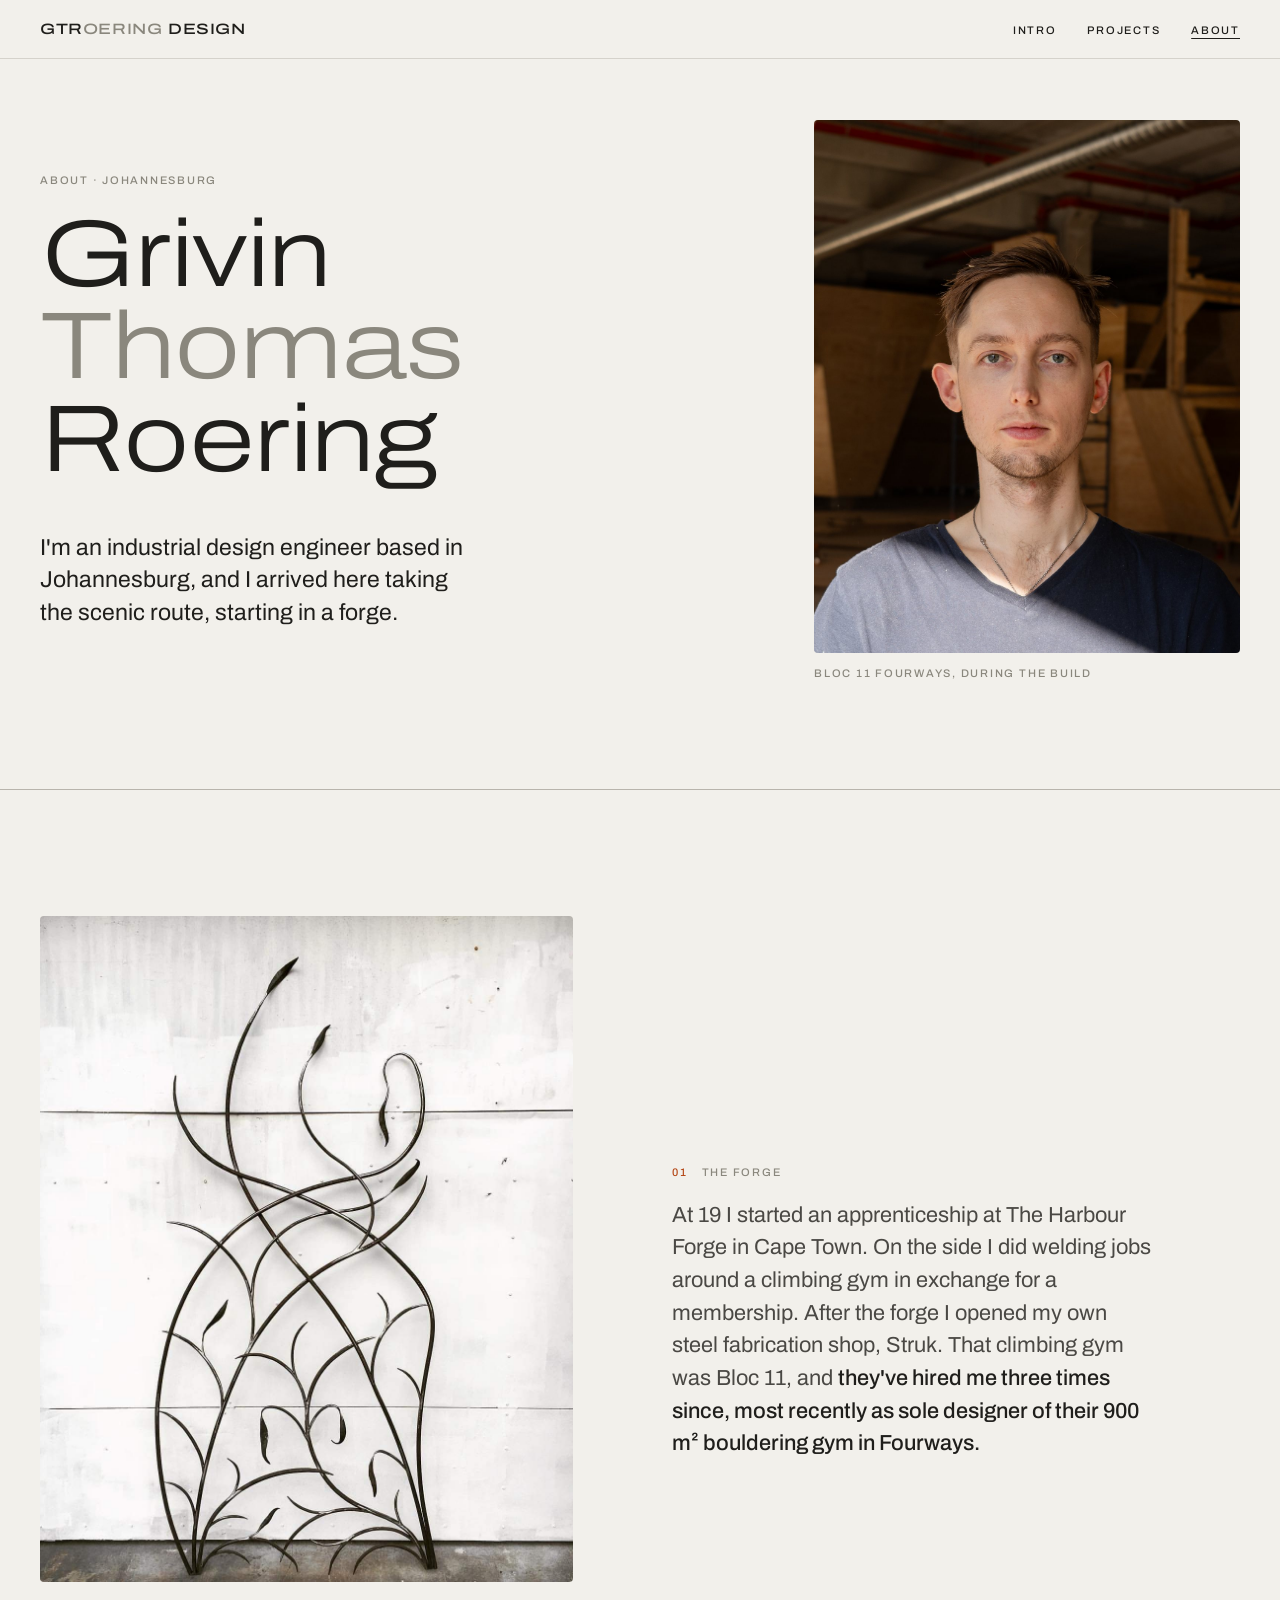
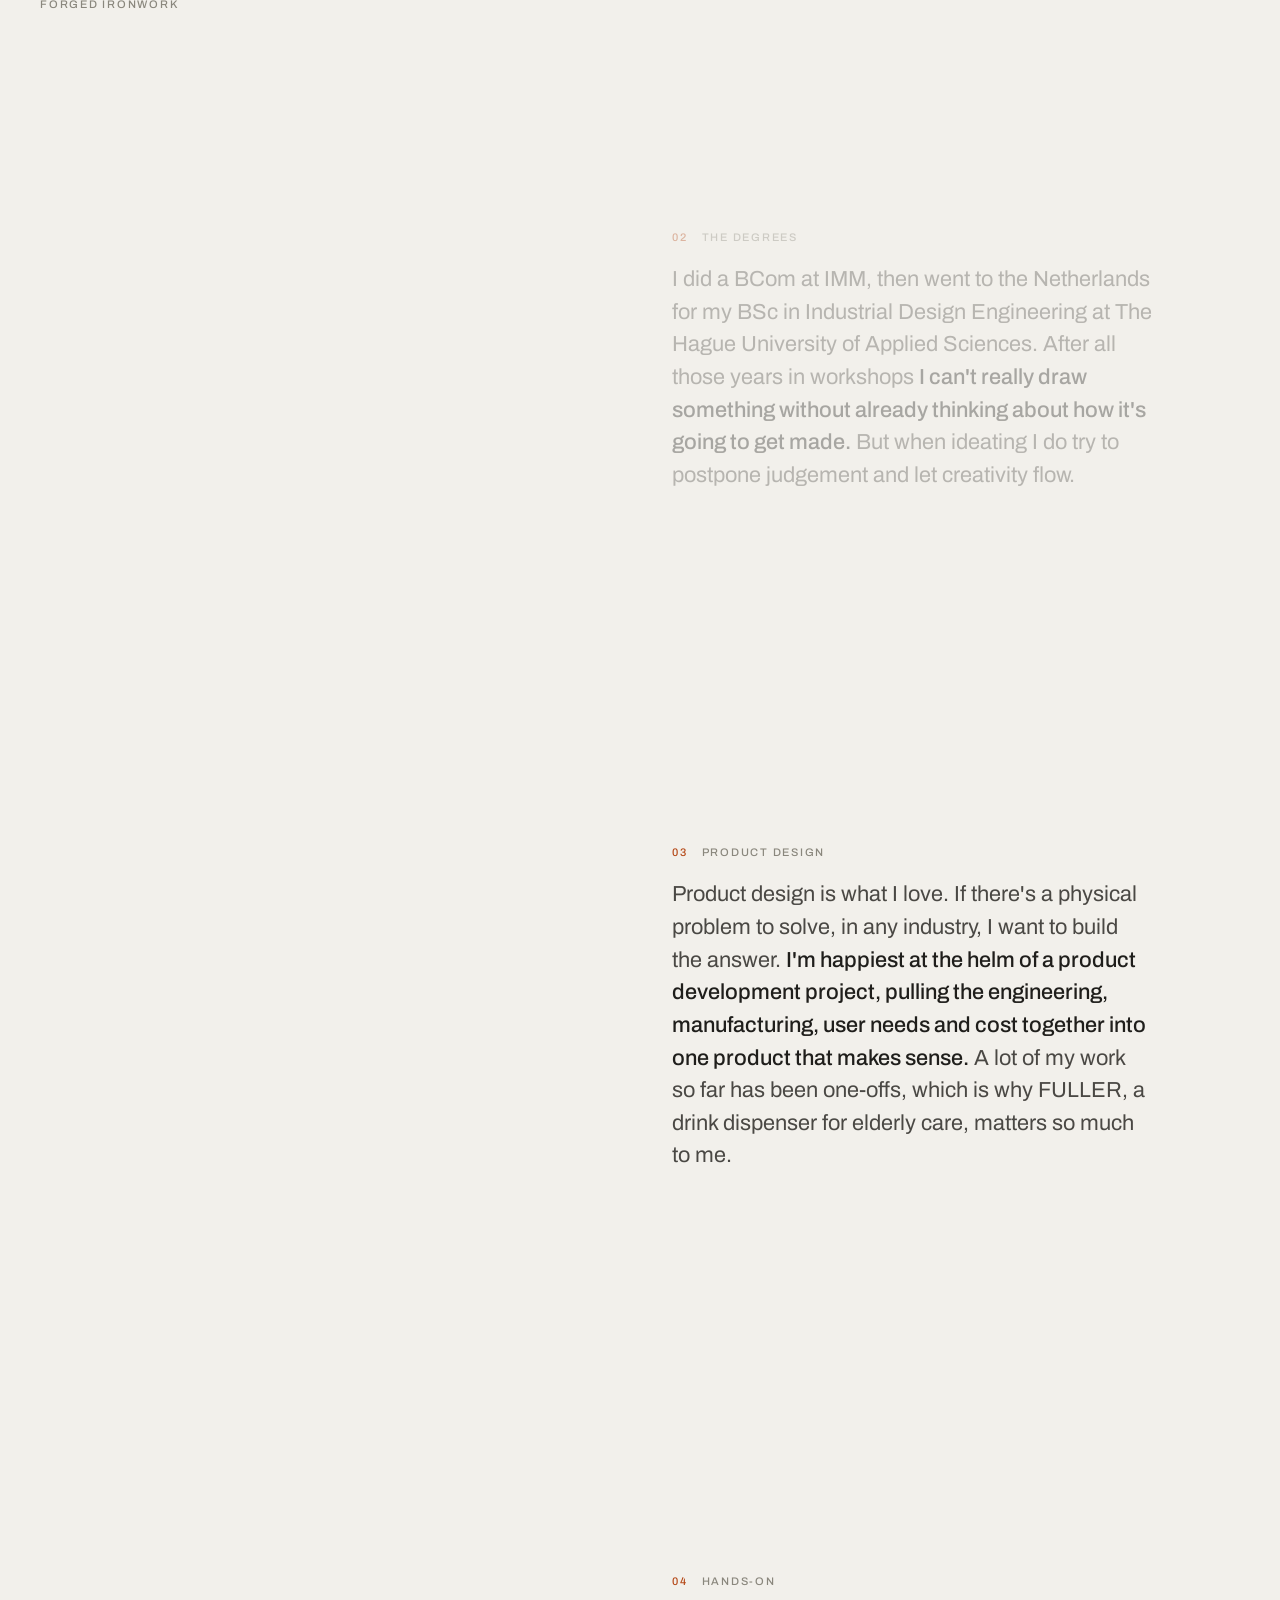
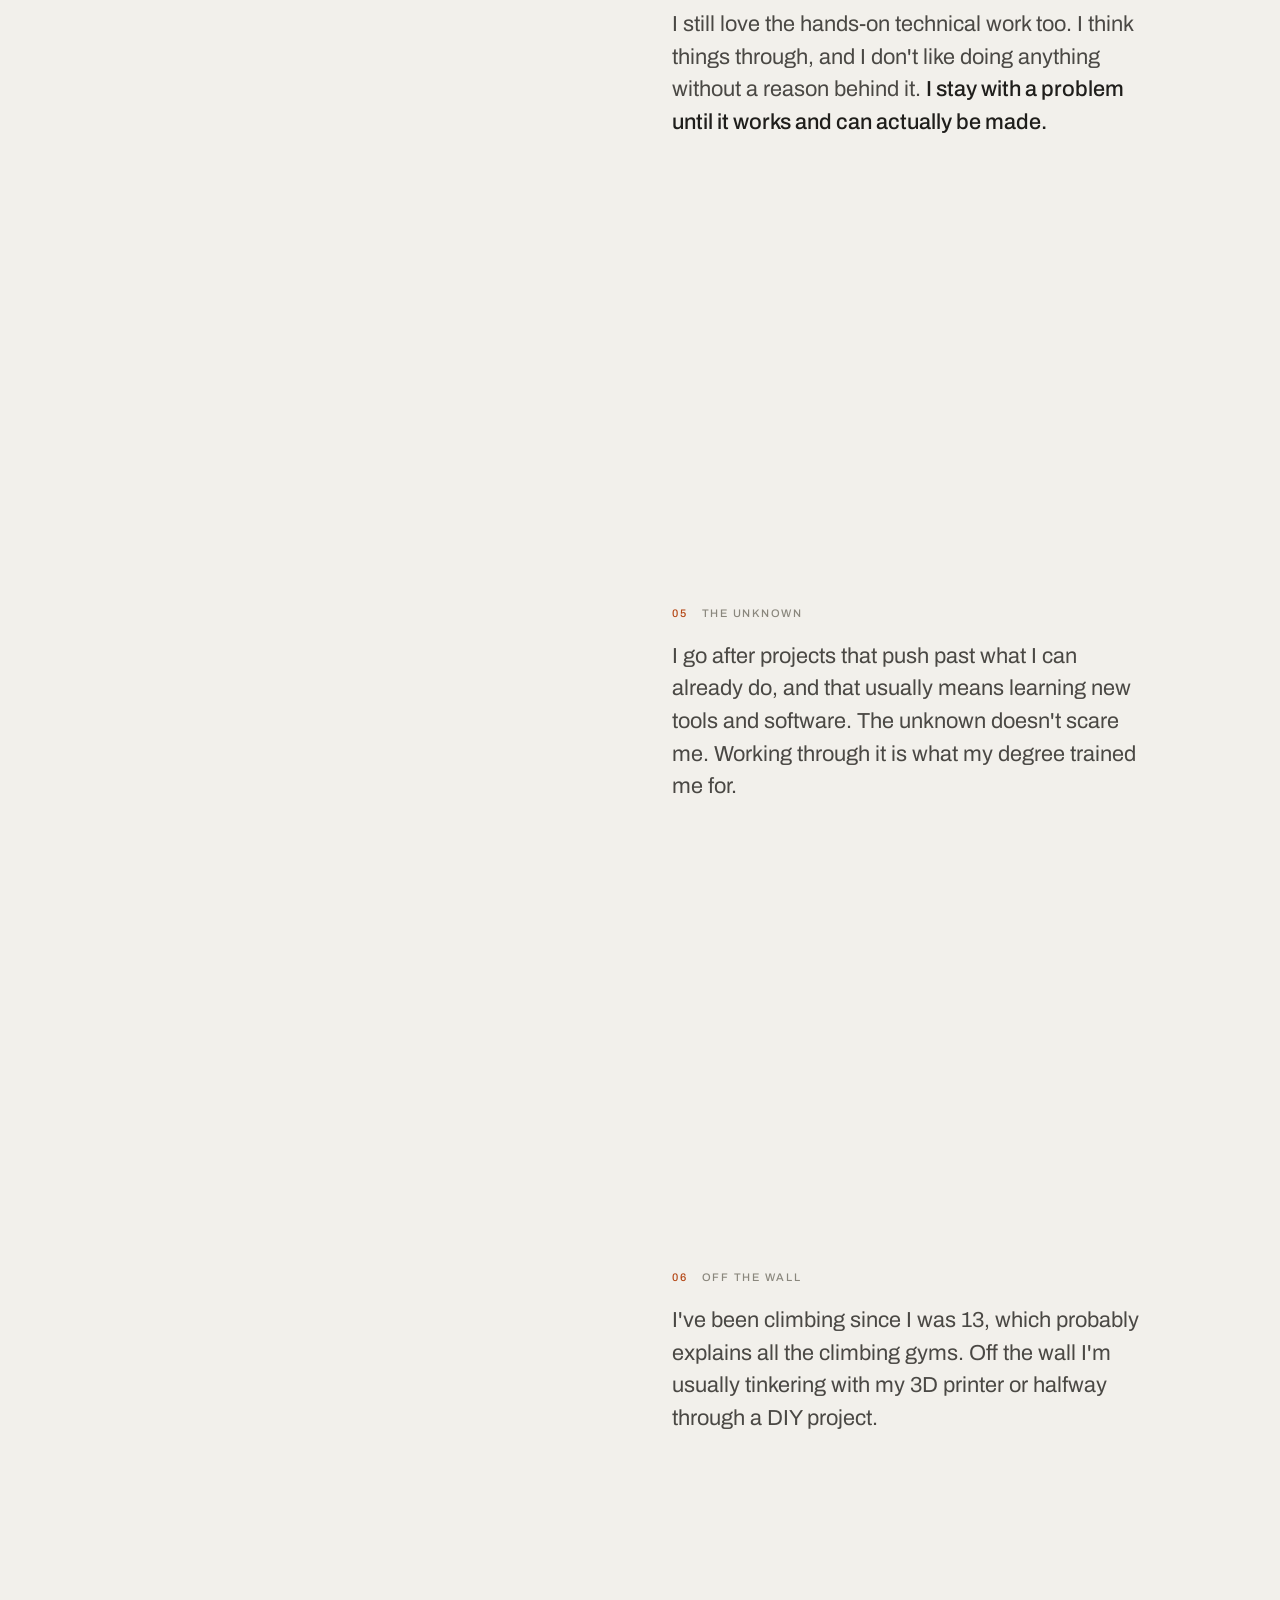
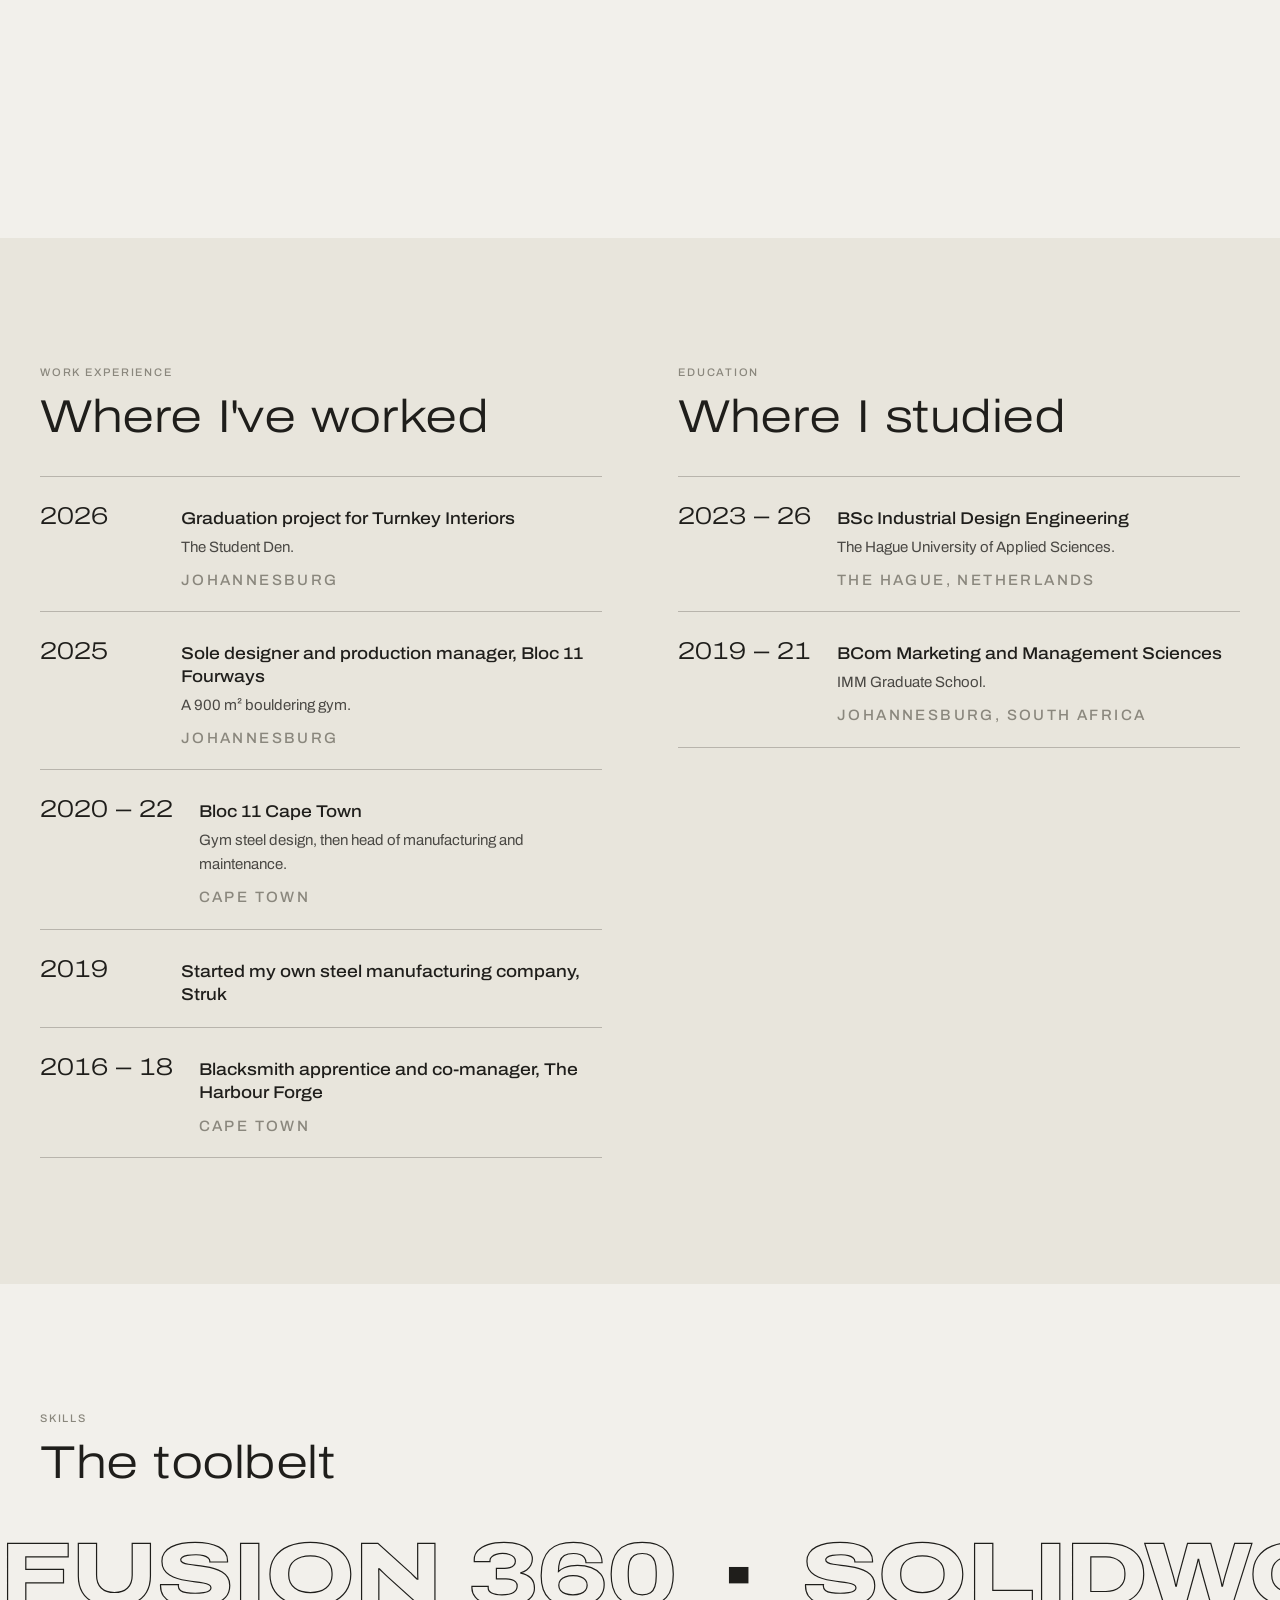
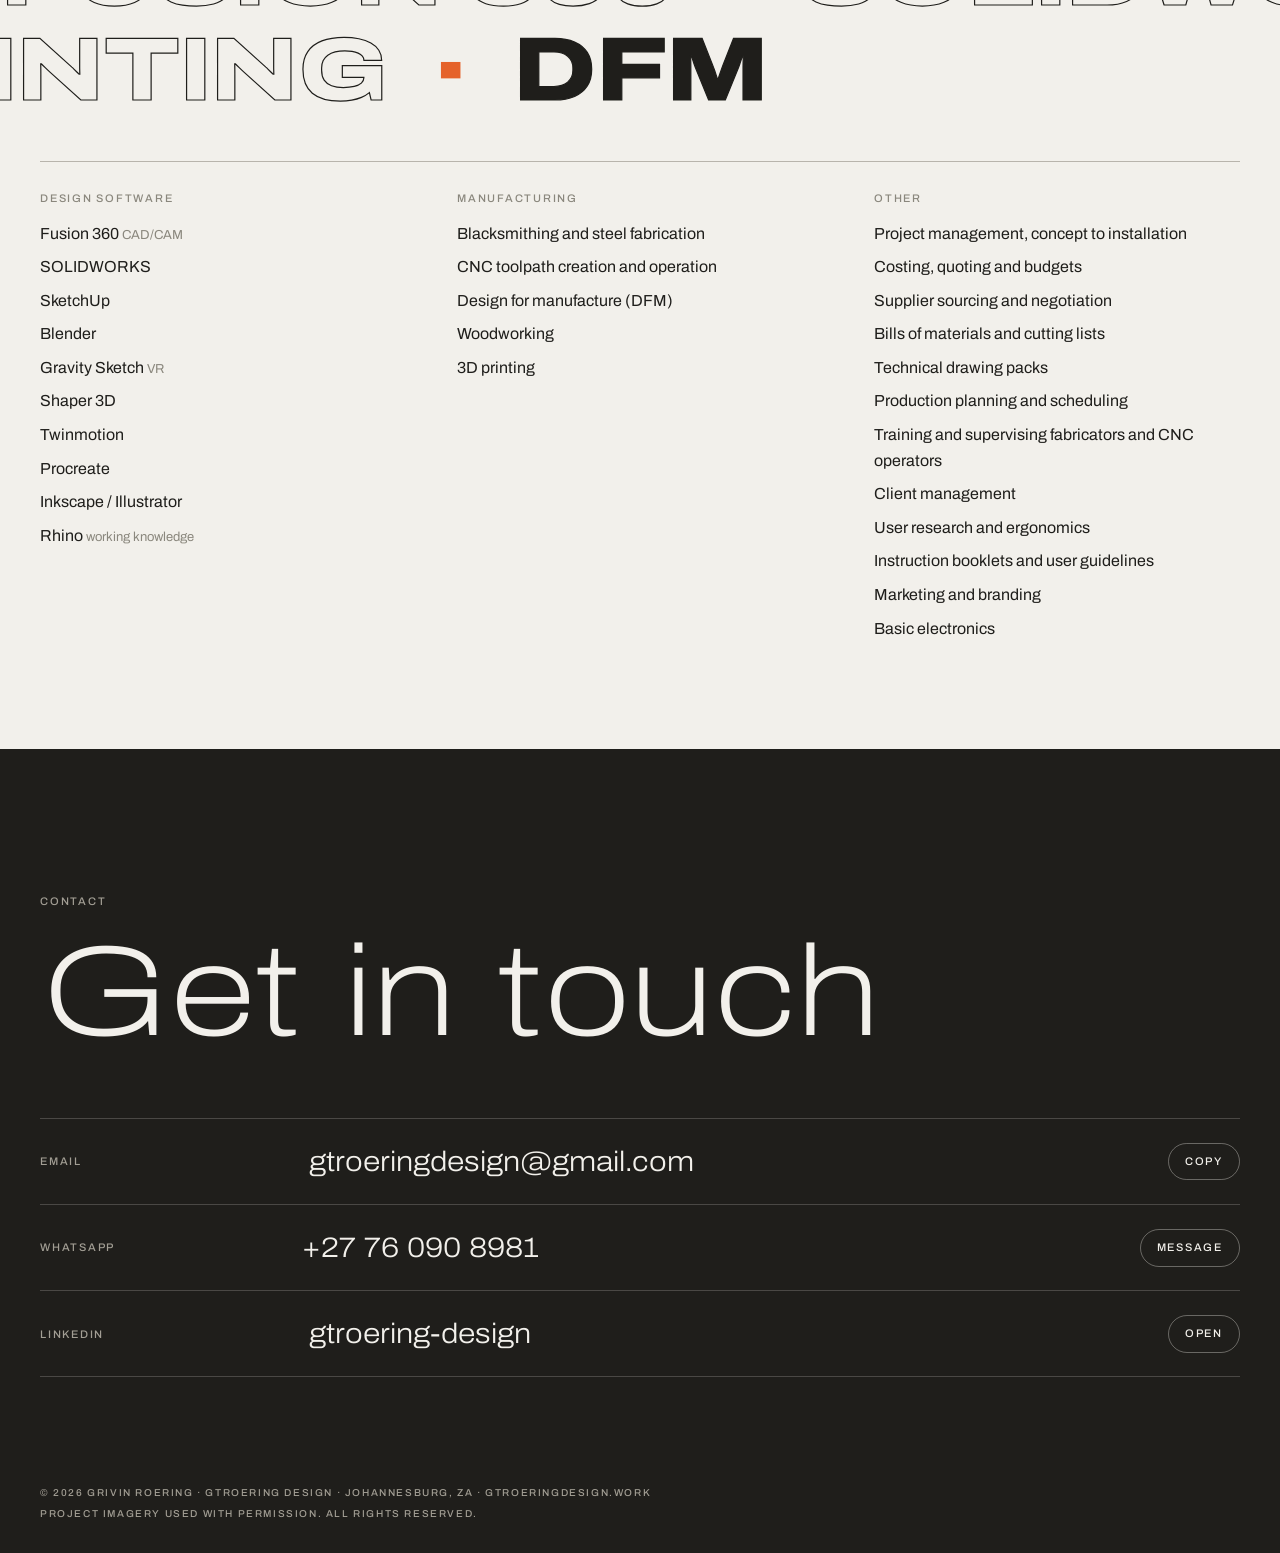
==== commit a2114c7b: "Add files via upload" ====
--- a/about.html
+++ b/about.html
@@ -20,7 +20,7 @@
 <link rel="preconnect" href="https://fonts.googleapis.com">
 <link rel="preconnect" href="https://fonts.gstatic.com" crossorigin>
 <link rel="stylesheet" href="https://fonts.googleapis.com/css2?family=Archivo:wdth,wght@62..125,100..900&display=swap">
-<link rel="stylesheet" href="site.css?v=2">
+<link rel="stylesheet" href="site.css?v=5">
 <style>
   :root { padding-top: env(safe-area-inset-top, 0px); padding-bottom: env(safe-area-inset-bottom, 0px); }
   [hidden] { display: none !important; }
@@ -249,6 +249,22 @@
     chapters.forEach((c, i) => c.classList.toggle('on', i === best));
     storyImgs.forEach((im, i) => im.classList.toggle('on', i === best));
     storyCap.textContent = chapters[best].dataset.cap;
+    sizeFrame();
+  }
+
+  /* Frame follows the shape of the current image */
+  const sframe = document.getElementById('storyFrame');
+  const smedia = sframe.parentElement;
+  function sizeFrame() {
+    if (innerWidth < 900) { sframe.style.width = sframe.style.height = ''; return; }
+    const im = storyImgs[active];
+    const ar = (+im.getAttribute('width')) / (+im.getAttribute('height'));
+    const maxW = smedia.clientWidth;
+    const maxH = Math.min(vh() * 0.74, smedia.clientHeight - 88 - 40 - 40);
+    let w = maxW, h = w / ar;
+    if (h > maxH) { h = maxH; w = h * ar; }
+    sframe.style.width = Math.round(w) + 'px';
+    sframe.style.height = Math.round(h) + 'px';
   }
 
   /* Ticker: rows slide in opposite directions with scroll */
@@ -287,8 +303,8 @@
   let ticking = false;
   const frame = () => { ticking = false; portraitFrame(); storyFrame(); tickerFrame(); };
   addEventListener('scroll', () => { if (!ticking) { ticking = true; requestAnimationFrame(frame); } }, { passive: true });
-  addEventListener('resize', frame);
-  frame();
+  addEventListener('resize', () => { frame(); sizeFrame(); });
+  frame(); sizeFrame();
 })();
 </script>
 </body>
--- a/site.css
+++ b/site.css
@@ -499,7 +499,7 @@
 }
 
 /* Project sections as a sticky image sequence */
-.pstory { display: grid; grid-template-columns: minmax(0, 1.05fr) minmax(0, 0.95fr); gap: clamp(28px, 5vw, 88px); padding-block: 8px clamp(32px, 6vh, 72px); }
+.pstory { display: grid; grid-template-columns: minmax(0, 1.45fr) minmax(0, 0.9fr); gap: clamp(28px, 4vw, 64px); padding-block: 8px clamp(32px, 6vh, 72px); }
 .pstory.flip .pstory-media { order: 2; }
 .pstory-sticky { position: sticky; top: 104px; height: calc(100vh - 128px); height: calc(100svh - 128px); display: flex; flex-direction: column; justify-content: center; gap: 12px; }
 .pstory-top { display: flex; justify-content: space-between; align-items: center; gap: 16px; }
@@ -509,7 +509,7 @@
 .pstory-dots span { display: flex; gap: 3px; }
 .pstory-dots i { display: block; width: 16px; height: 2px; background: var(--rule); transition: background 0.3s; }
 .pstory-dots i.on { background: var(--ink); }
-.pstory-frame { position: relative; width: 100%; aspect-ratio: 5 / 4; max-height: calc(100svh - 220px); overflow: hidden; border-radius: 4px; background: var(--panel); }
+.pstory-frame { position: relative; width: 100%; aspect-ratio: 3 / 2; max-height: calc(100svh - 220px); overflow: hidden; border-radius: 4px; background: var(--panel); }
 .pstory-frame .pf { position: absolute; inset: 0; width: 100%; height: 100%; object-fit: contain; padding: clamp(10px, 1.6vw, 24px);
   opacity: 0; transform: scale(1.035); transition: opacity 0.55s ease, transform 0.9s cubic-bezier(.2,.7,.2,1); }
 .pstory-frame .pf.photo { object-fit: cover; padding: 0; }
@@ -527,7 +527,7 @@
   .pch-figs { display: flex; gap: 10px; overflow-x: auto; scroll-snap-type: x mandatory; margin: 0 0 18px; padding-bottom: 6px; }
   .pch-fig { flex: 0 0 100%; margin: 0; scroll-snap-align: start; }
   .pch-figs:has(.pch-fig + .pch-fig) .pch-fig { flex-basis: 86%; }
-  .pch-fig div { aspect-ratio: 4 / 3; overflow: hidden; border-radius: 4px; background: var(--panel); }
+  .pch-fig div { aspect-ratio: 3 / 2; overflow: hidden; border-radius: 4px; background: var(--panel); }
   .pch-fig img { width: 100%; height: 100%; object-fit: cover; }
   .pch-fig.plan img { object-fit: contain; padding: 10px; }
   .pch-fig .label { margin-top: 10px; }
@@ -541,7 +541,7 @@
   .pstory.pinned { position: relative; padding: 0; display: block; }
   .pstory.pinned .pstory-stage {
     position: sticky; top: 0; height: 100vh; height: 100svh; padding-block: 104px 24px;
-    display: grid; grid-template-columns: minmax(0, 1.05fr) minmax(0, 0.95fr); gap: clamp(28px, 5vw, 88px); align-items: center;
+    display: grid; grid-template-columns: minmax(0, 1.45fr) minmax(0, 0.9fr); gap: clamp(28px, 4vw, 64px); align-items: center;
   }
   .pstory.pinned.flip .pstory-media { order: 2; }
   .pstory.pinned .pstory-sticky { position: static; height: auto; }
@@ -604,3 +604,34 @@
   .pch-figs.mrow .pch-fig img { object-fit: cover; padding: 0; }
   .pch-figs.mrow .pch-fig .yt, .pch-figs.mrow .pch-fig iframe { width: 100%; height: 100%; }
 }
+
+/* Outlined numbers: render on their own layer so Windows draws the outline with smooth
+   greyscale edges instead of ClearType colour fringes */
+.proj-num, .card-num, .steps li { will-change: transform; -webkit-font-smoothing: antialiased; -moz-osx-font-smoothing: grayscale; }
+.proj-num { -webkit-text-stroke-width: 2px; }
+
+/* Wider media column; flipped sections mirror the column widths */
+.pstory.flip { grid-template-columns: minmax(0, 0.9fr) minmax(0, 1.45fr); }
+@media (min-width: 900px) {
+  .pstory.pinned.flip .pstory-stage { grid-template-columns: minmax(0, 0.9fr) minmax(0, 1.45fr); }
+}
+@media (max-width: 899px) {
+  .pstory.flip { grid-template-columns: minmax(0, 1fr); }
+}
+
+/* About hero: portrait never taller than the screen, so the name and lead stay in view */
+.about-hero-grid { align-items: center; }
+.portrait-wrap { justify-self: end; width: min(100%, calc((100svh - 260px) * 0.8)); }
+@media (max-width: 899px) { .portrait-wrap { justify-self: start; width: 100%; } }
+
+/* About story: the frame takes the shape of each image (sized by script) */
+@media (min-width: 900px) {
+  .story-frame { flex: none; max-height: none; background: var(--panel);
+    transition: width 0.7s cubic-bezier(.2,.7,.2,1), height 0.7s cubic-bezier(.2,.7,.2,1); }
+  .story-frame img, .story-frame img.fit { object-fit: cover; background: none; }
+}
+@media (max-width: 899px) {
+  .chapter-fig div { aspect-ratio: auto; }
+  .chapter-fig img, .chapter-fig img.fit { height: auto; object-fit: initial; }
+}
+@media (prefers-reduced-motion: reduce) { .story-frame { transition: none; } }
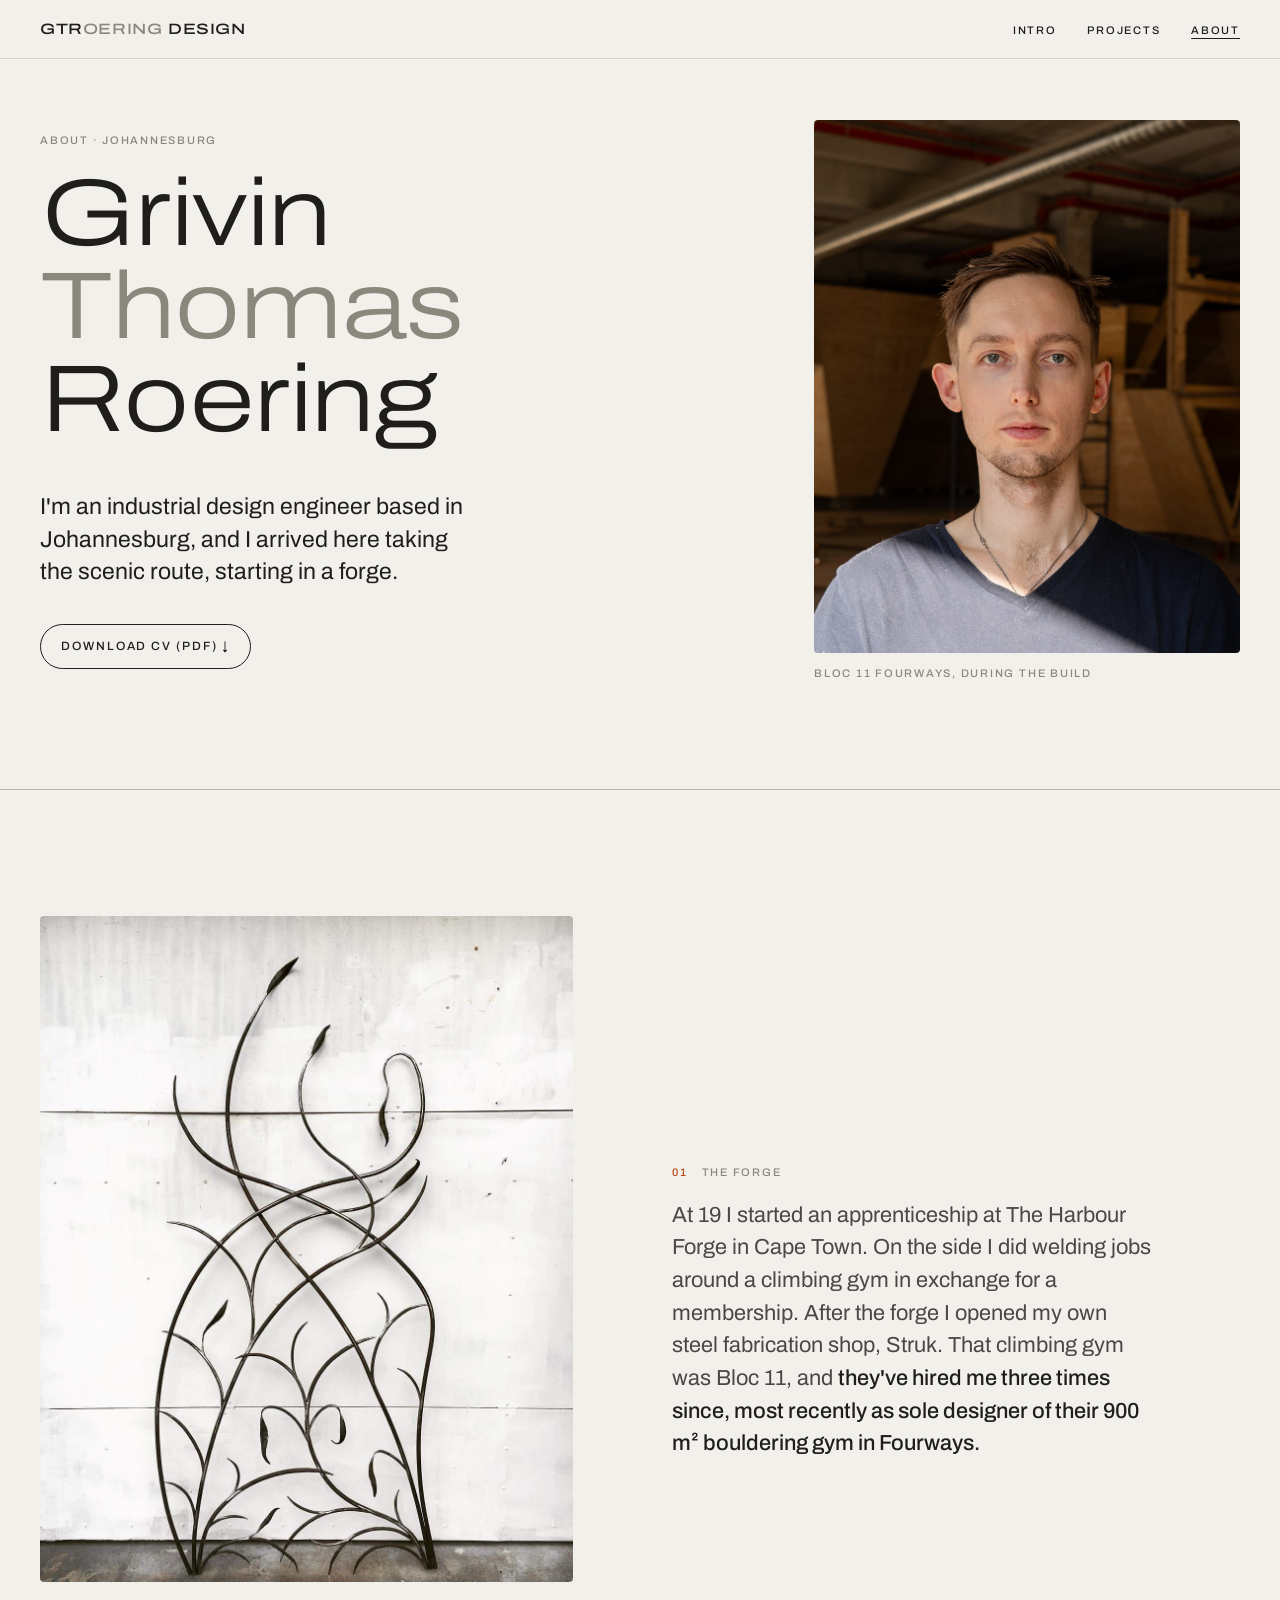
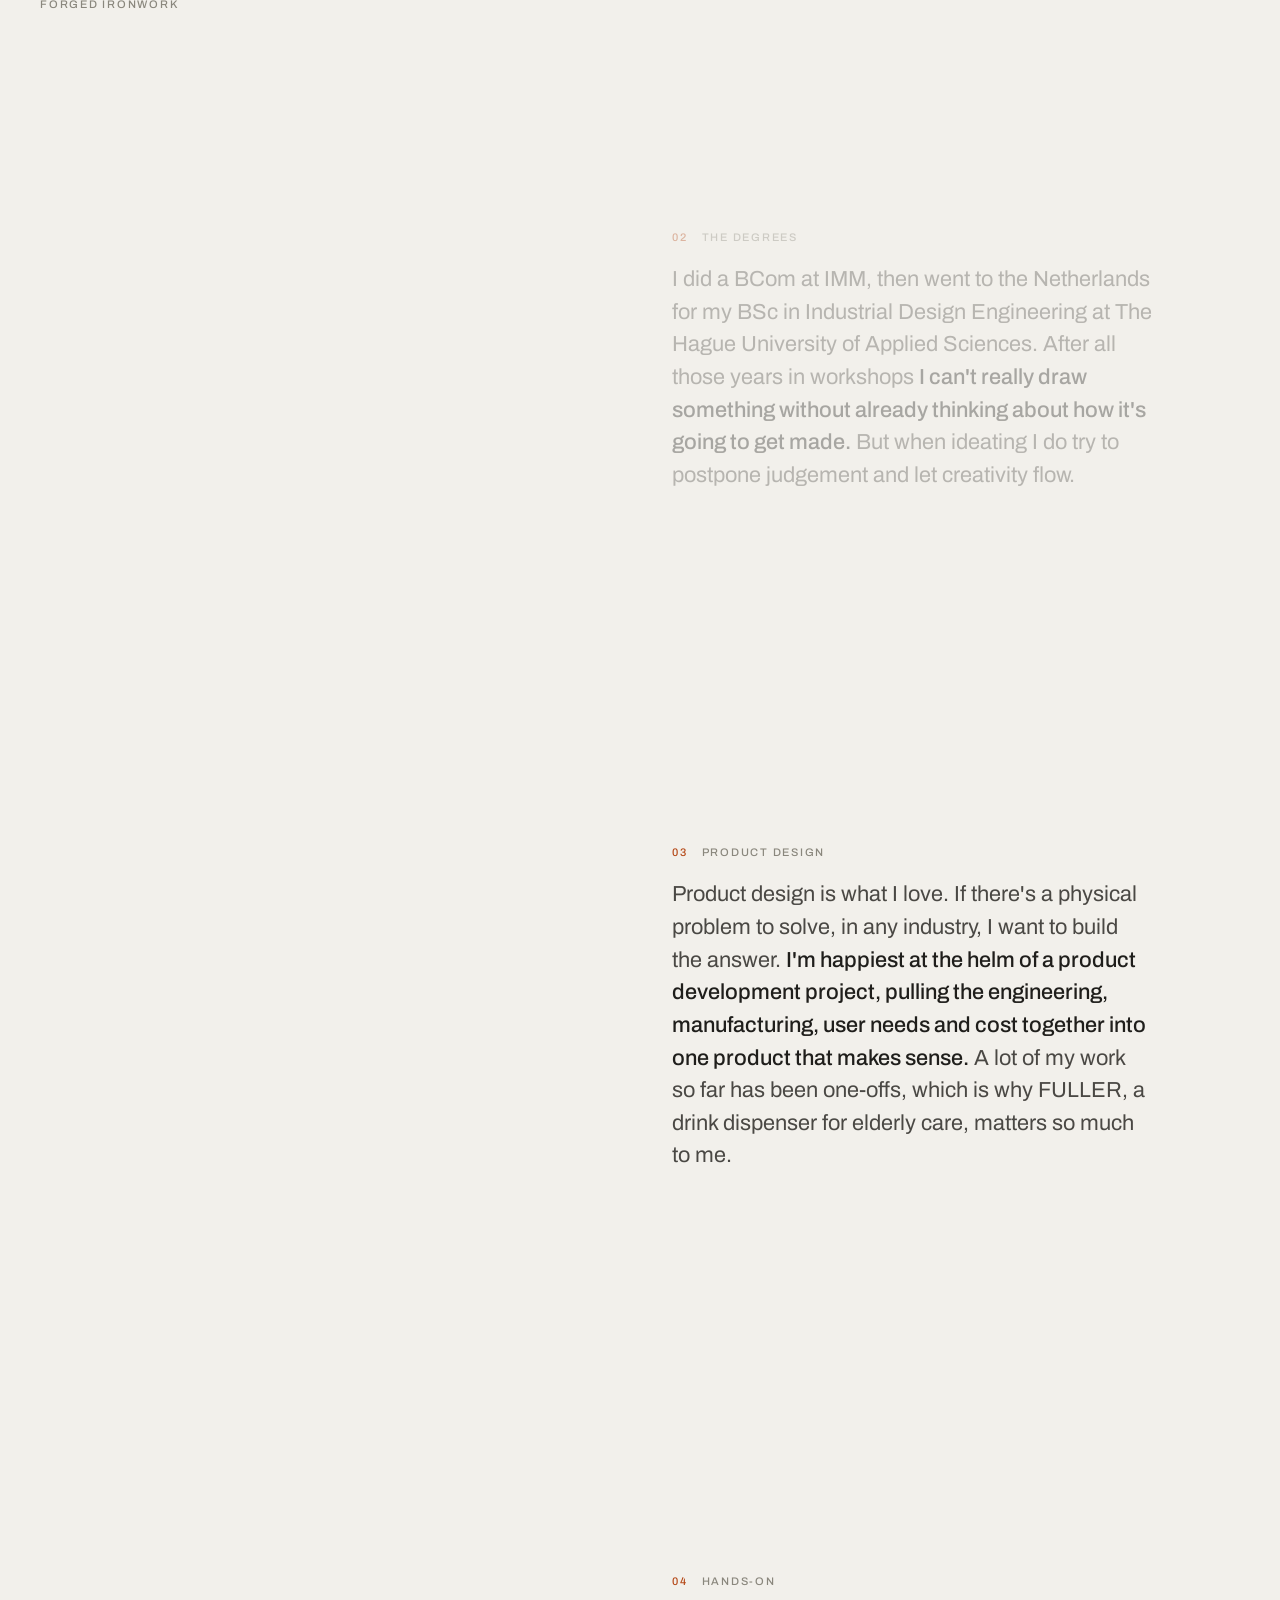
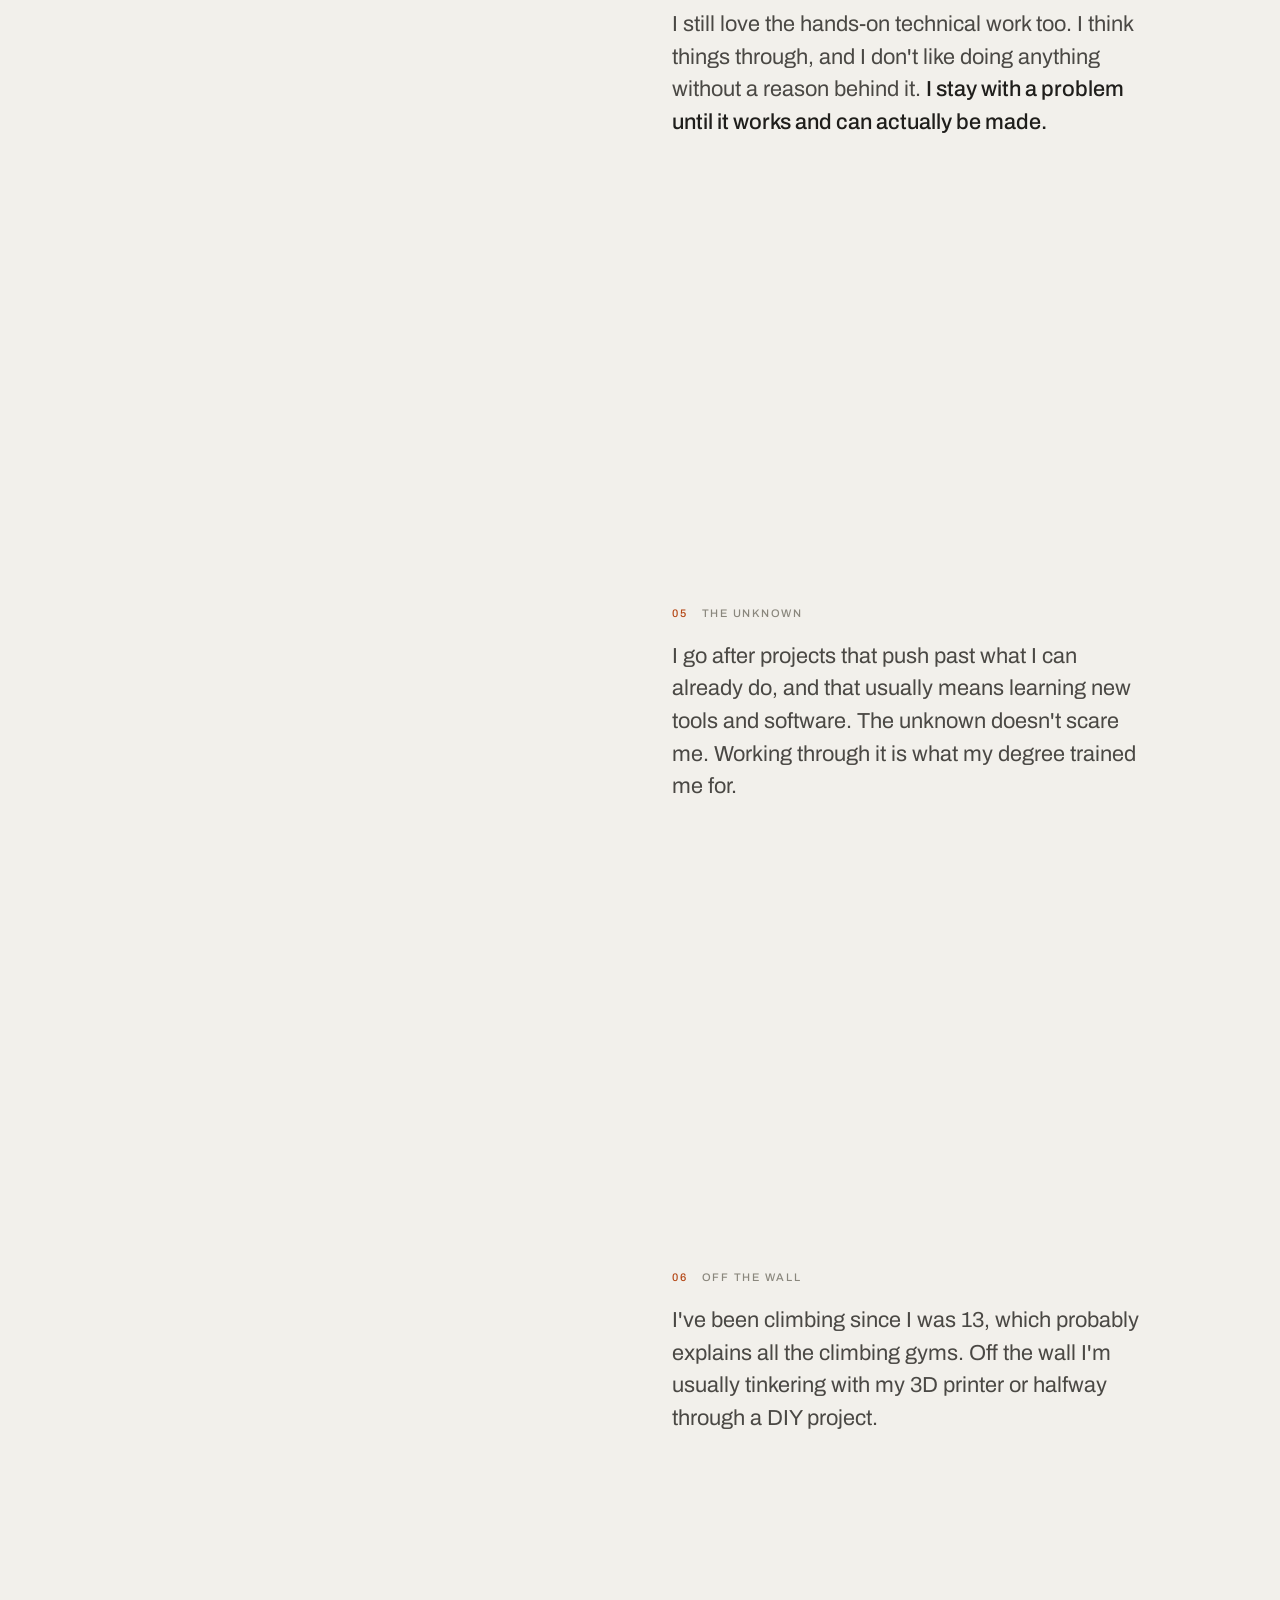
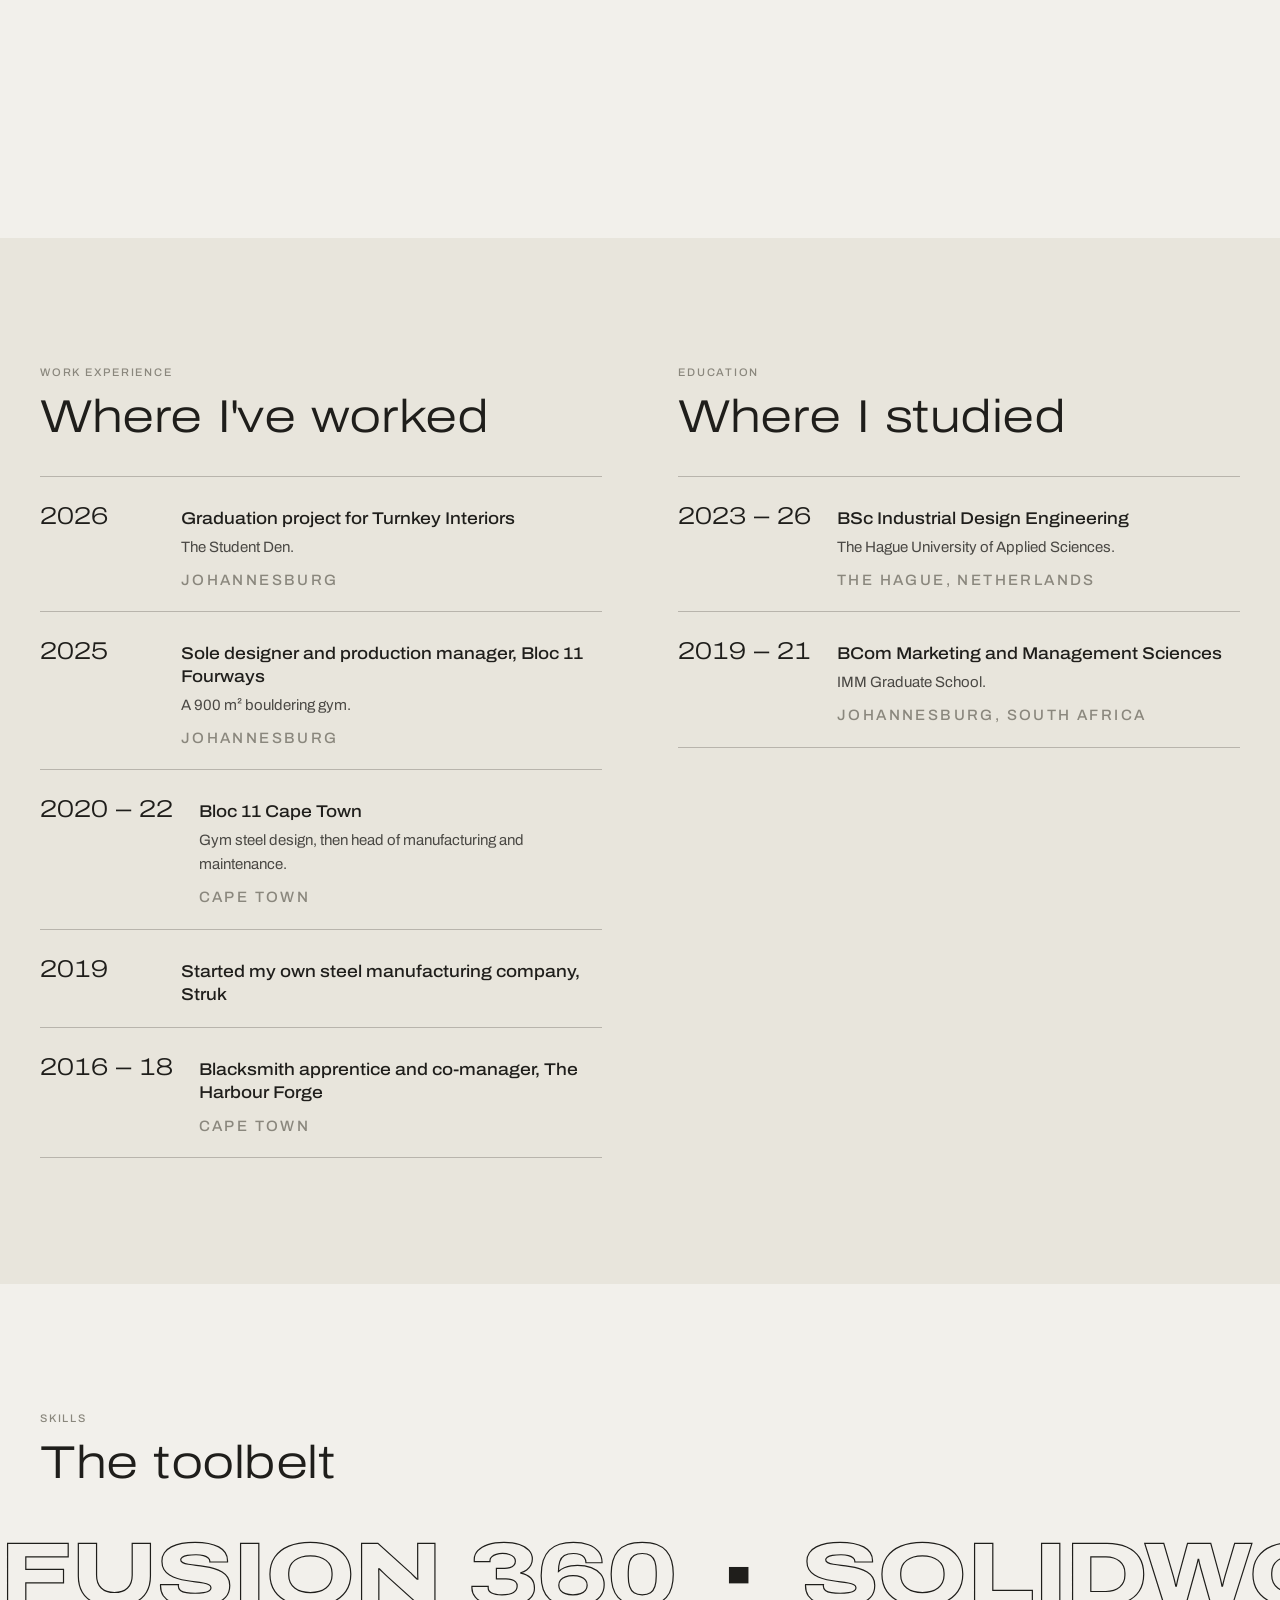
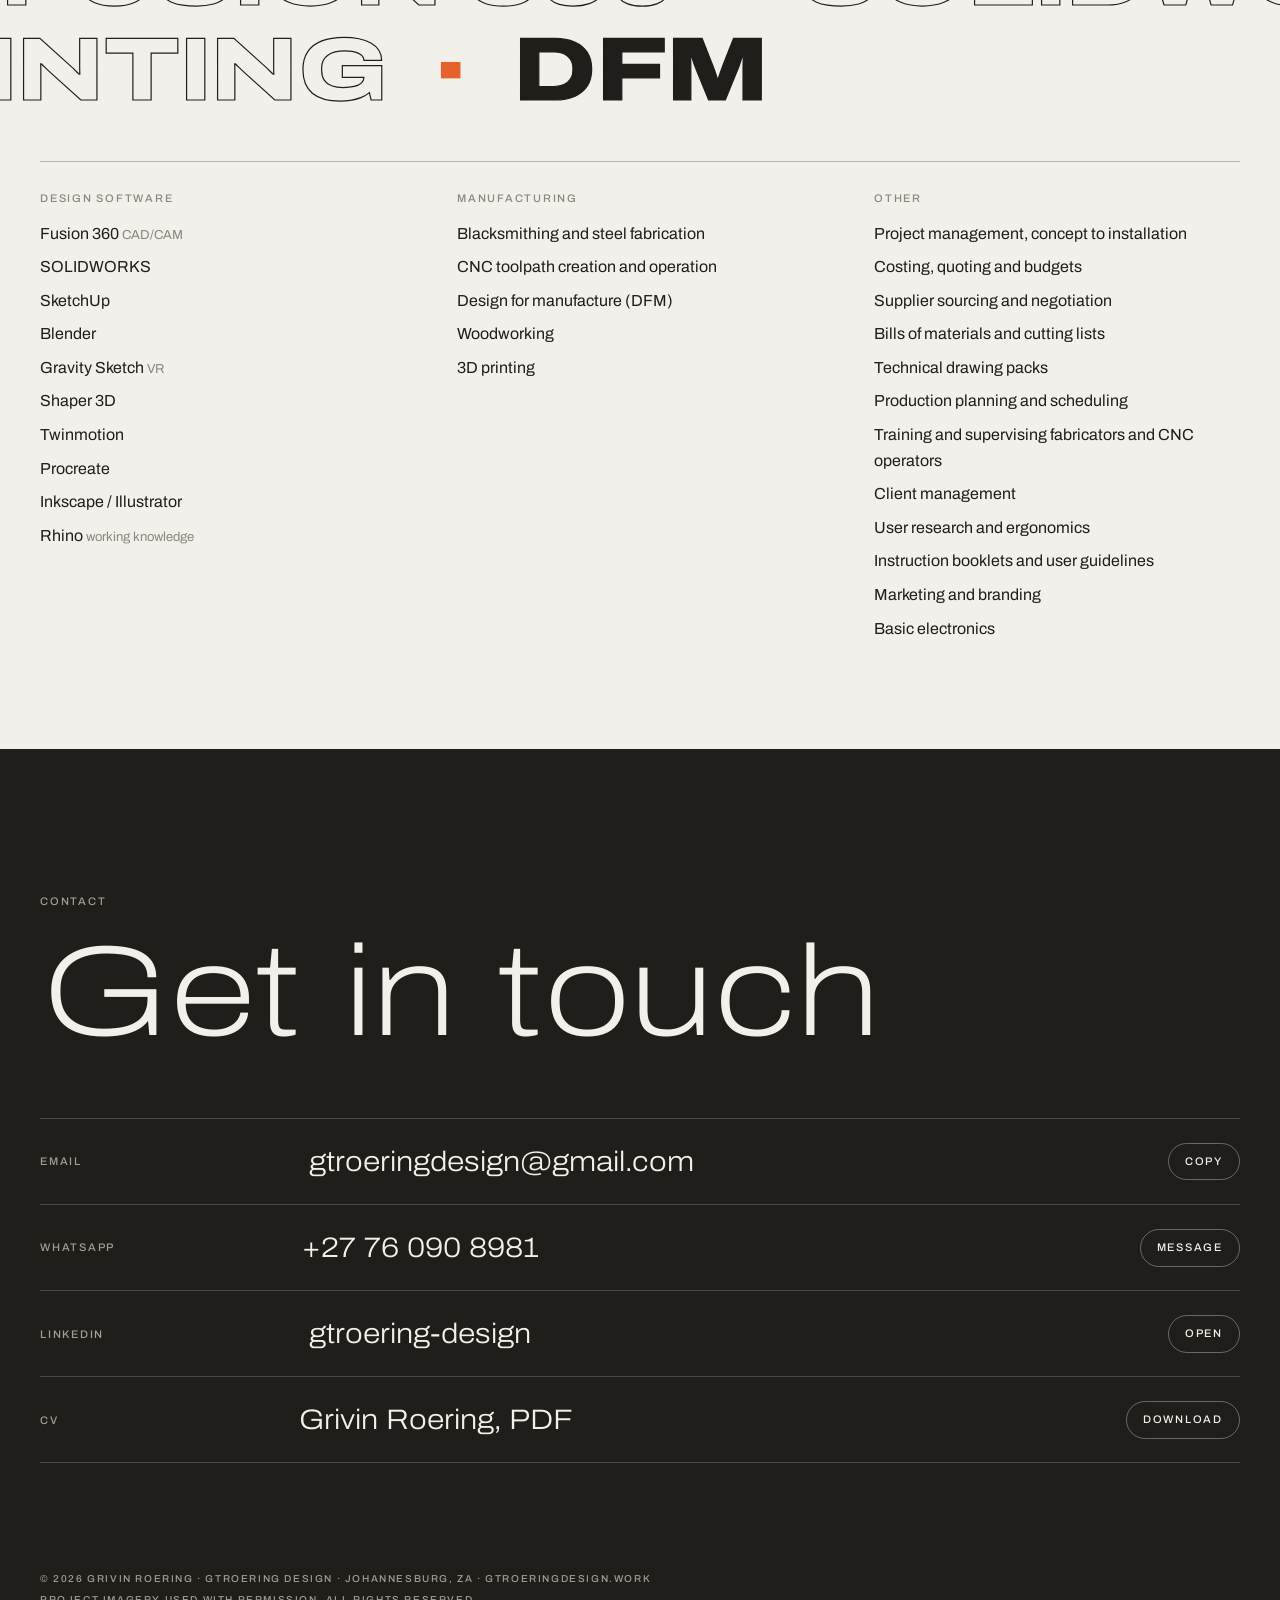
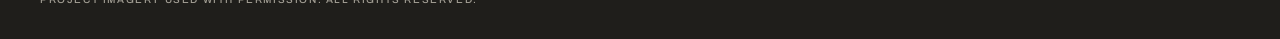
==== commit 069ca267: "Add files via upload" ====
--- a/about.html
+++ b/about.html
@@ -20,7 +20,7 @@
 <link rel="preconnect" href="https://fonts.googleapis.com">
 <link rel="preconnect" href="https://fonts.gstatic.com" crossorigin>
 <link rel="stylesheet" href="https://fonts.googleapis.com/css2?family=Archivo:wdth,wght@62..125,100..900&display=swap">
-<link rel="stylesheet" href="site.css?v=5">
+<link rel="stylesheet" href="site.css?v=8">
 <style>
   :root { padding-top: env(safe-area-inset-top, 0px); padding-bottom: env(safe-area-inset-bottom, 0px); }
   [hidden] { display: none !important; }
@@ -46,6 +46,7 @@
         <p class="label" style="margin-bottom:20px">About · Johannesburg</p>
         <h1 class="display"><span>Grivin</span><span class="mid">Thomas</span><span>Roering</span></h1>
         <p class="lead">I'm an industrial design engineer based in Johannesburg, and I arrived here taking the scenic route, starting in a forge.</p>
+        <a class="cv-btn" href="Grivin-Roering-CV.pdf" download>Download CV <span aria-hidden="true">(PDF) &#8595;</span></a>
       </div>
       <figure class="portrait-wrap" style="margin:0">
         <div class="portrait"><img id="portrait" src="img/about-portrait.jpg" alt="Portrait of Grivin Roering inside the Bloc 11 Fourways build" width="1200" height="1500" fetchpriority="high"></div>
@@ -194,20 +195,30 @@
     <div class="contact-rows">
       <div class="row">
         <span class="label">Email</span>
-        <span class="val" id="email">gtroeringdesign@gmail.com</span>
+        <span class="val" id="email" data-x="Z3Ryb2VyaW5nZGVzaWduQGdtYWlsLmNvbQ=="></span>
         <button type="button" id="copyEmail">Copy</button>
       </div>
       <div class="row">
         <span class="label">WhatsApp</span>
-        <span class="val">+27 76 090 8981</span>
-        <a class="go" href="https://wa.me/27760908981">Message</a>
+        <span class="val" data-x="KzI3IDc2IDA5MCA4OTgx"></span>
+        <a class="go" href="#" data-wa="Mjc3NjA5MDg5ODE=">Message</a>
       </div>
       <div class="row">
         <span class="label">LinkedIn</span>
         <span class="val">gtroering-design</span>
         <a class="go" href="https://www.linkedin.com/in/gtroering-design">Open</a>
       </div>
-    </div>
+      <div class="row">
+        <span class="label">CV</span>
+        <span class="val">Grivin Roering, PDF</span>
+        <a class="go" href="Grivin-Roering-CV.pdf" download>Download</a>
+      </div>
+    </div>
+    <script>
+      /* Email and number are stored encoded so simple scrapers reading the page code miss them */
+      document.querySelectorAll('[data-x]').forEach(e => e.textContent = atob(e.dataset.x));
+      document.querySelectorAll('[data-wa]').forEach(a => a.href = 'https://wa.me/' + atob(a.dataset.wa));
+    </script>
     <div class="foot">
       <p class="label">© 2026 Grivin Roering · GTRoering Design · Johannesburg, ZA · gtroeringdesign.work</p>
       <p class="label">Project imagery used with permission. All rights reserved.</p>
@@ -307,5 +318,6 @@
   frame(); sizeFrame();
 })();
 </script>
+<script src="mobile-motion.js" defer></script>
 </body>
 </html>
--- a/site.css
+++ b/site.css
@@ -635,3 +635,54 @@
   .chapter-fig img, .chapter-fig img.fit { height: auto; object-fit: initial; }
 }
 @media (prefers-reduced-motion: reduce) { .story-frame { transition: none; } }
+
+/* Project sections: the frame takes the shape of each image (sized by script) */
+@media (min-width: 900px) {
+  .pstory.pinned .pstory-frame { aspect-ratio: auto; max-height: none;
+    transition: width 0.85s cubic-bezier(.7, 0, .2, 1), height 0.85s cubic-bezier(.7, 0, .2, 1); }
+  .pstory.pinned.flip .pstory-frame { margin-left: auto; }
+  .pstory.pinned .pstory-frame .pf.plan { padding: 0; }
+  .pstory.pinned .pstory-frame .pf.photo > img, .pstory.pinned .pstory-frame .pf.plan > img { object-fit: cover; }
+  .pstory.pinned .pstory-frame .pf.mrow { padding: clamp(10px, 1.2vw, 18px); }
+}
+@media (max-width: 899px) {
+  .pch-fig div { aspect-ratio: var(--ar, 3 / 2); max-height: 70vh; }
+  .pch-fig img, .pch-fig.plan img { object-fit: cover; padding: 0; }
+  .pch-figs.mrow .pch-fig div { max-height: none; }
+}
+@media (prefers-reduced-motion: reduce) { .pstory.pinned .pstory-frame { transition: none; } }
+
+/* Download CV button (About intro) */
+.cv-btn { display: inline-block; margin-top: clamp(24px, 4vh, 36px); font-size: 12px; font-weight: 500; letter-spacing: 0.16em; text-transform: uppercase;
+  color: var(--ink); text-decoration: none; border: 1px solid var(--ink); border-radius: 999px; padding: 12px 20px; transition: background 0.25s, color 0.25s, border-color 0.25s; }
+.cv-btn:hover { background: var(--signal); border-color: var(--signal); color: #fff; }
+
+/* Phone scroll motion (classes added by mobile-motion.js, so nothing hides without it) */
+@media (max-width: 899px) {
+  .m-anim .pch-fig > div, .m-anim .chapter-fig > div {
+    clip-path: inset(0 100% 0 0); transition: clip-path 0.95s cubic-bezier(.7, 0, .2, 1); }
+  .m-anim .pch-fig > div img, .m-anim .chapter-fig > div img { transform: scale(1.08); transition: transform 1.3s cubic-bezier(.2, .7, .2, 1); }
+  .m-anim .pch-fig.m-in > div, .m-anim .chapter-fig.m-in > div { clip-path: inset(0); }
+  .m-anim .pch-fig.m-in > div img, .m-anim .chapter-fig.m-in > div img { transform: none; }
+  .m-anim .pch-fig figcaption, .m-anim .chapter-fig figcaption { opacity: 0; transition: opacity 0.6s ease 0.5s; }
+  .m-anim .m-in figcaption { opacity: 1; }
+
+  .m-anim .uffb-body p, .m-anim .uffb-head, .m-anim .chapter .label, .m-anim .chapter p.t {
+    opacity: 0; transform: translateY(18px); transition: opacity 0.7s ease, transform 0.8s cubic-bezier(.2, .7, .2, 1); }
+  .m-anim .m-in.uffb-head, .m-anim .uffb-body p.m-in, .m-anim .chapter .label.m-in, .m-anim .chapter p.t.m-in { opacity: 1; transform: none; }
+  .uffb-head.m-in::after { transform: none; }
+
+  .m-anim .proj-open .proj-num, .m-anim .proj-open h2 { font-stretch: 62%; transition: font-stretch 1.2s cubic-bezier(.2, .7, .2, 1); }
+  .m-anim .proj-open.m-in .proj-num, .m-anim .proj-open.m-in h2 { font-stretch: 125%; }
+}
+
+/* Intro project cards slide sideways on phones too */
+@media (max-width: 899px) {
+  .work.is-pinned .work-track { padding-top: 48px; gap: 20px; }
+  .work.is-pinned .work-intro { width: 78vw; }
+  .work.is-pinned .card { width: 84vw; }
+  .work.is-pinned .work-outro { width: 78vw; }
+  .work.is-pinned .card-body { grid-template-columns: auto minmax(0, 1fr); gap: 8px 14px; }
+  .work.is-pinned .card .usp { display: none; }
+  .work.is-pinned .work-progress { left: 16px; right: 16px; }
+}
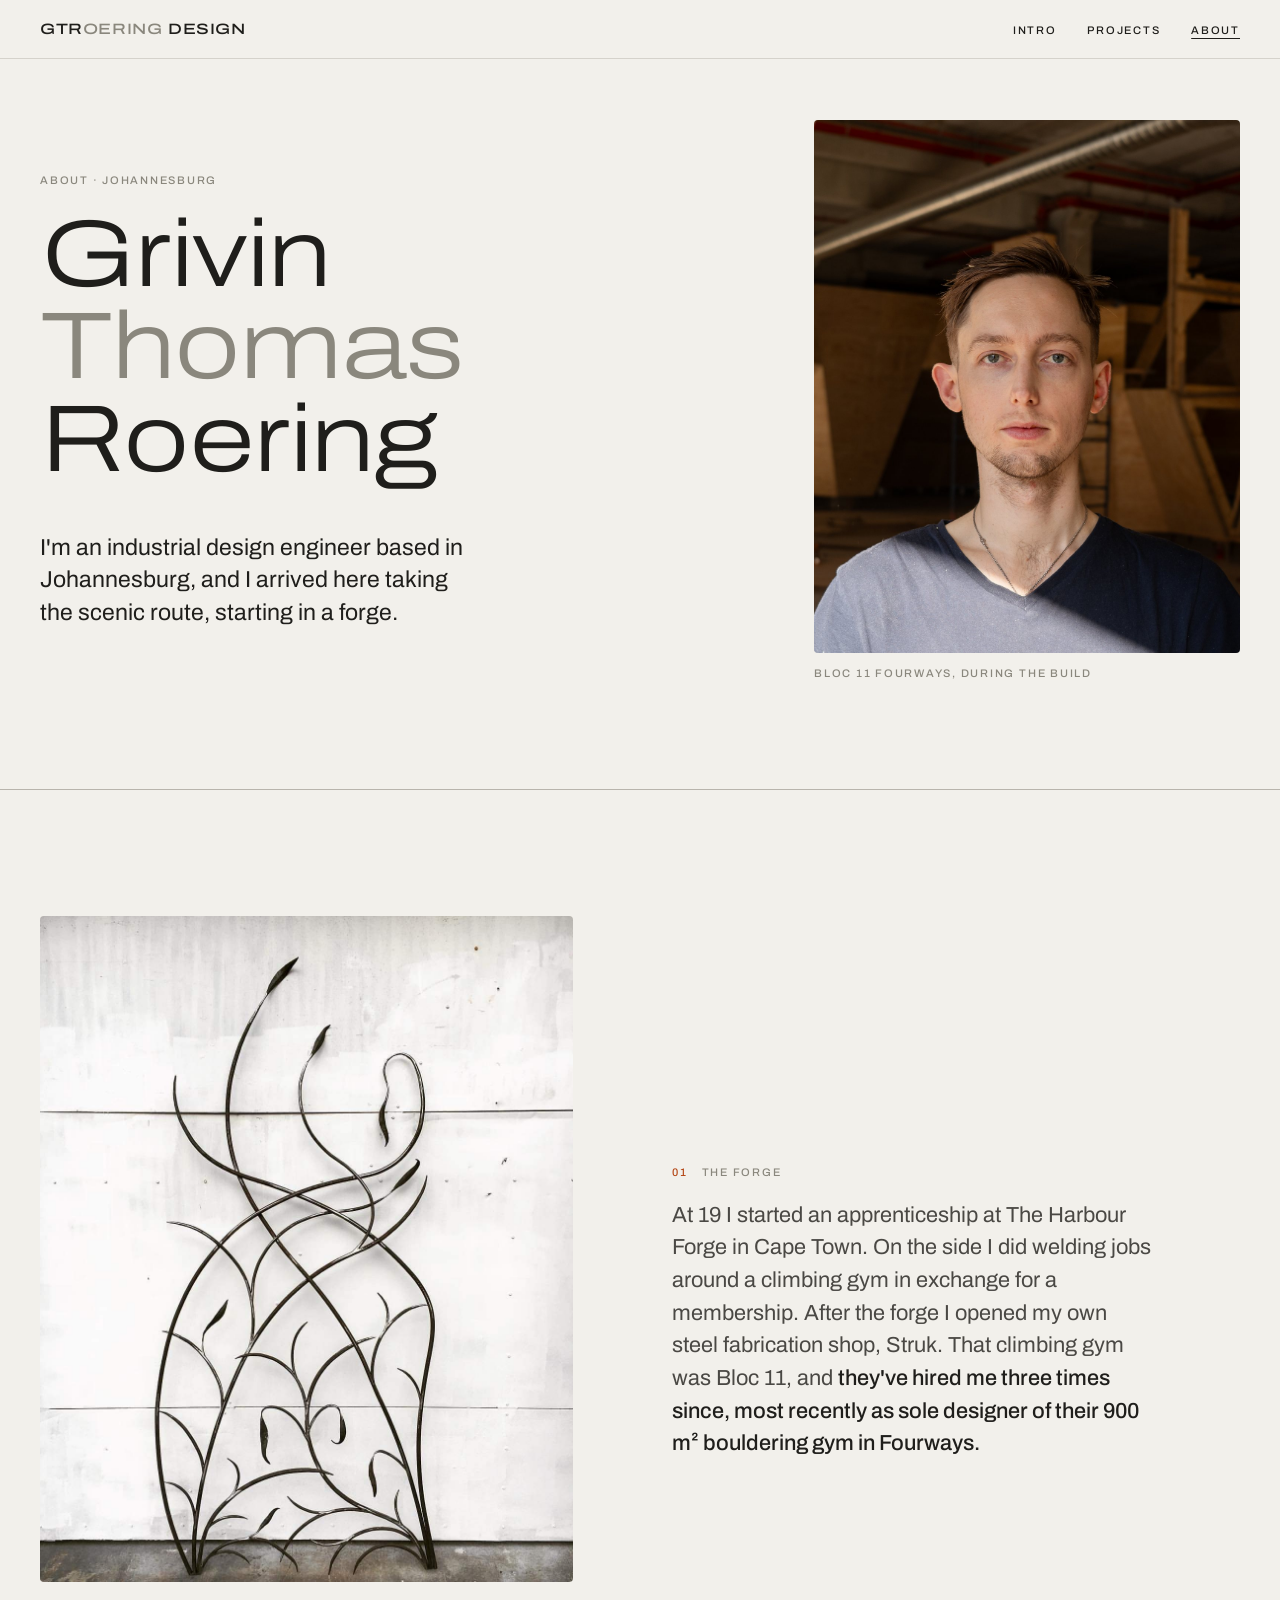
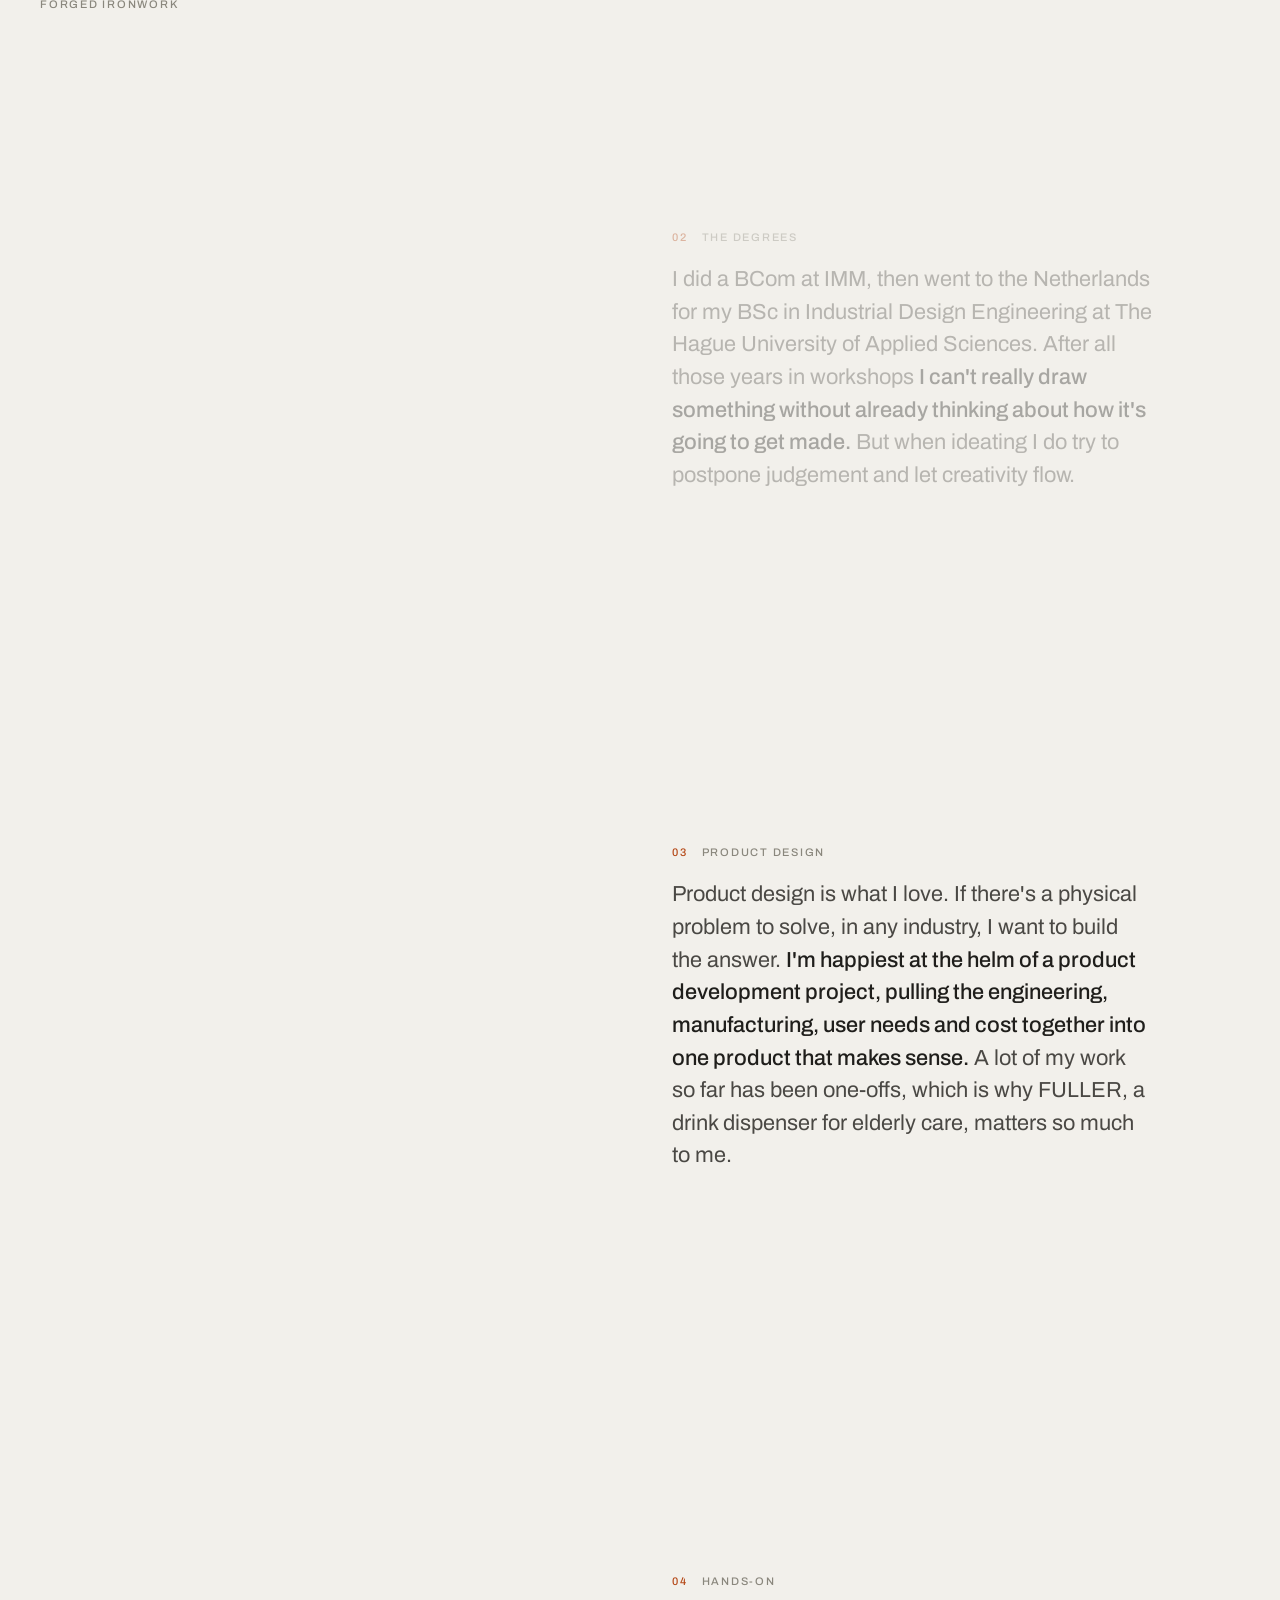
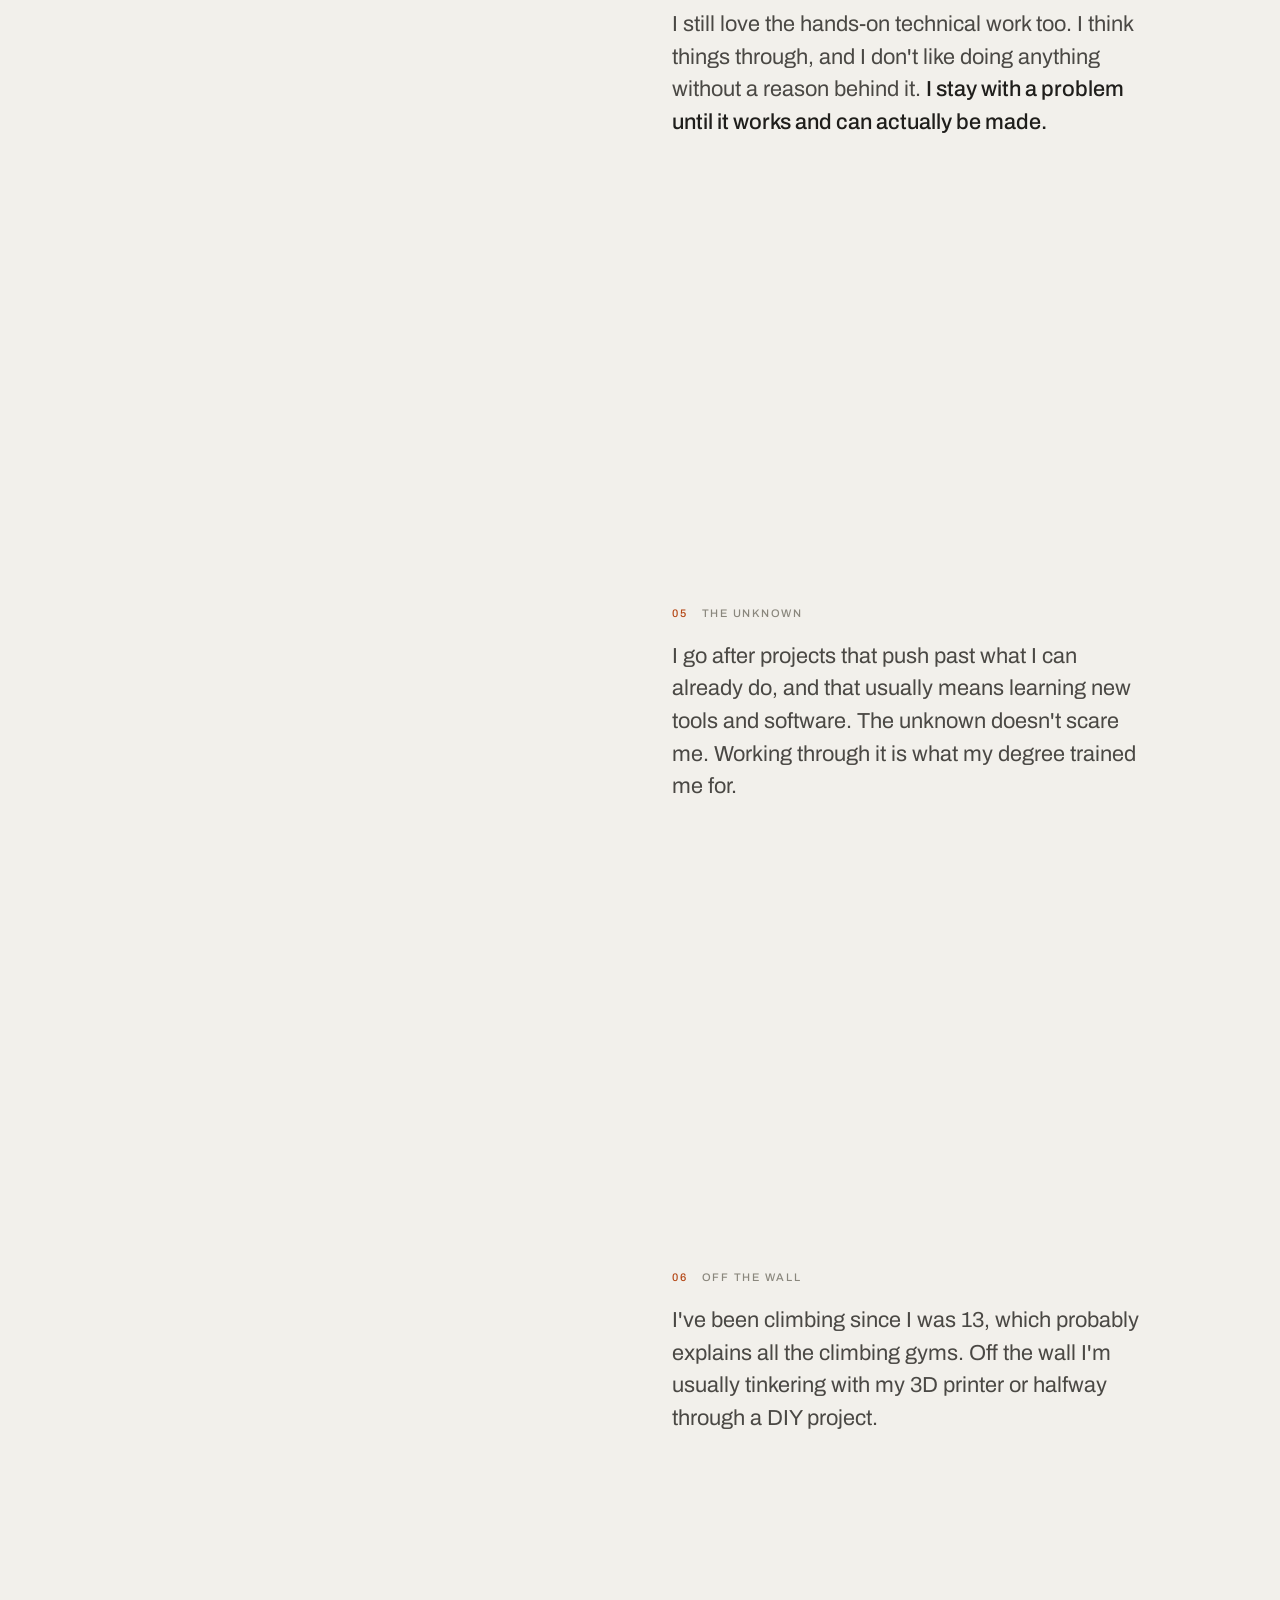
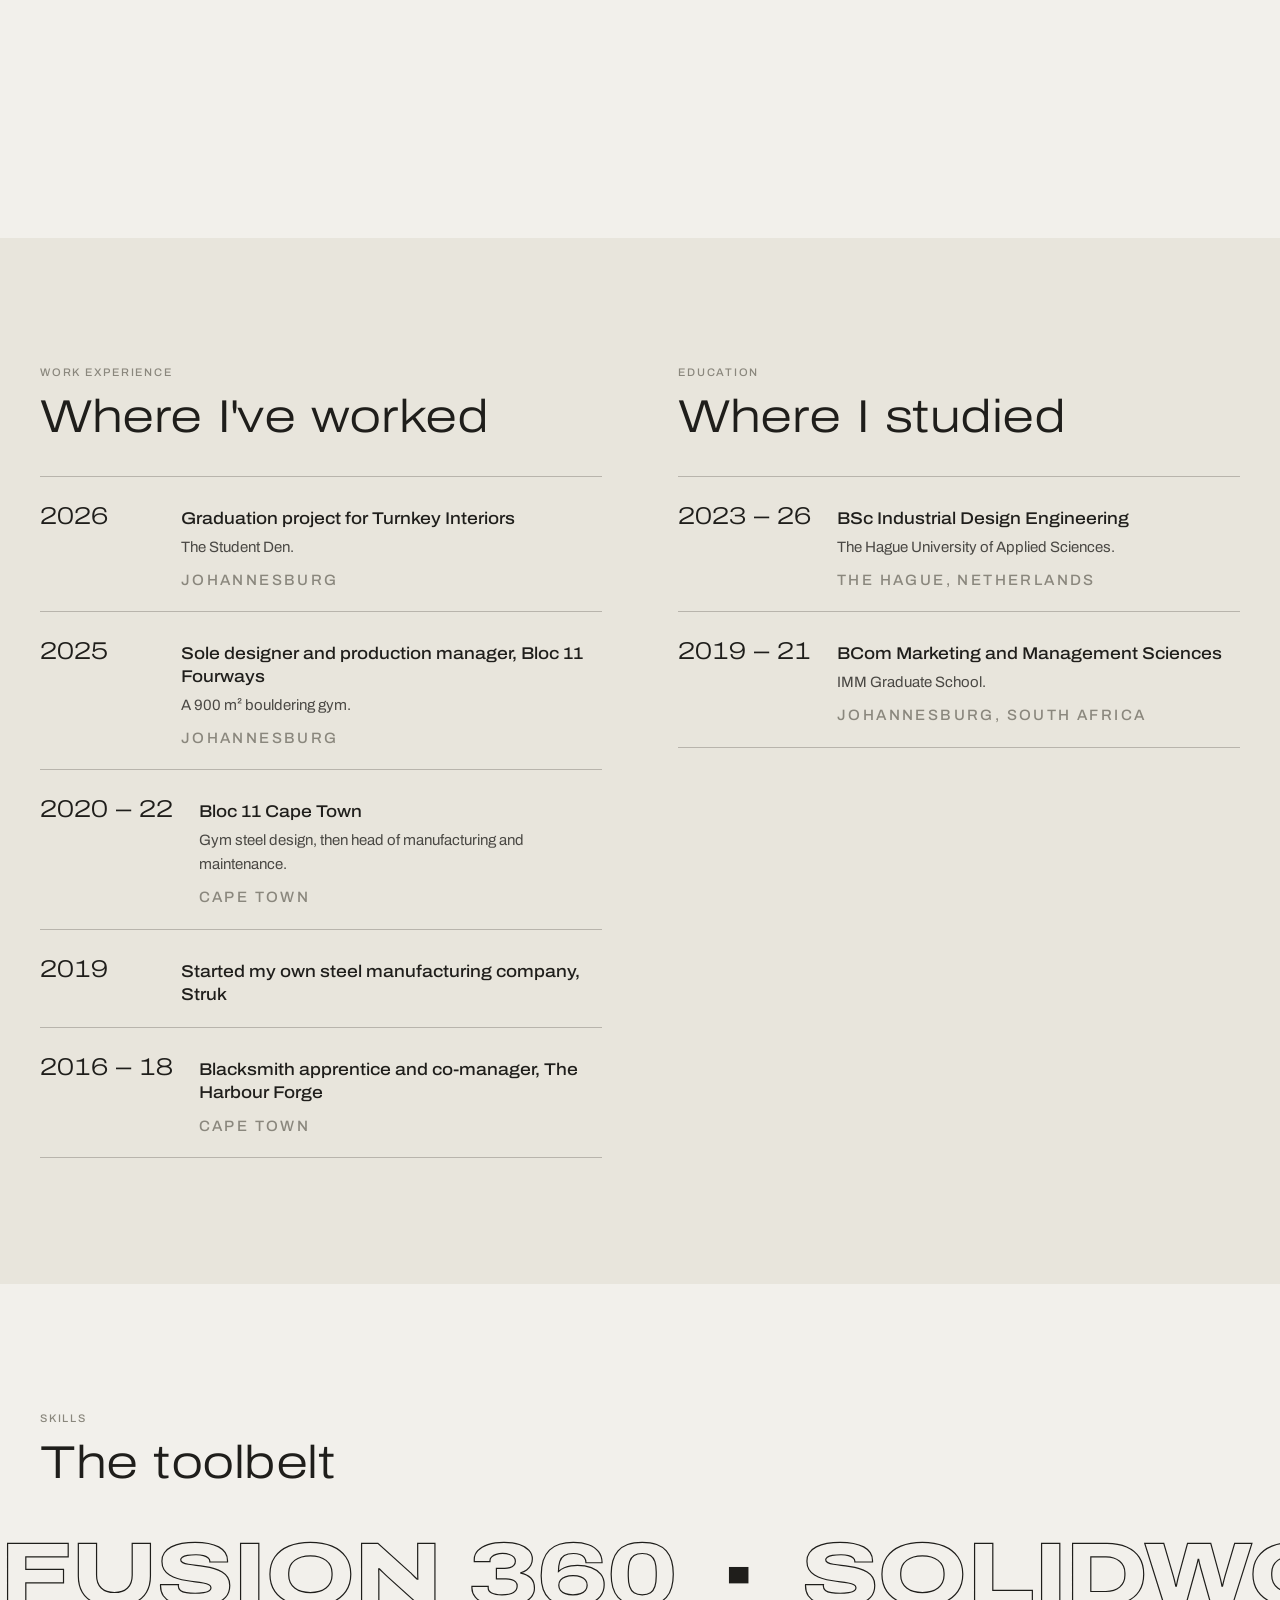
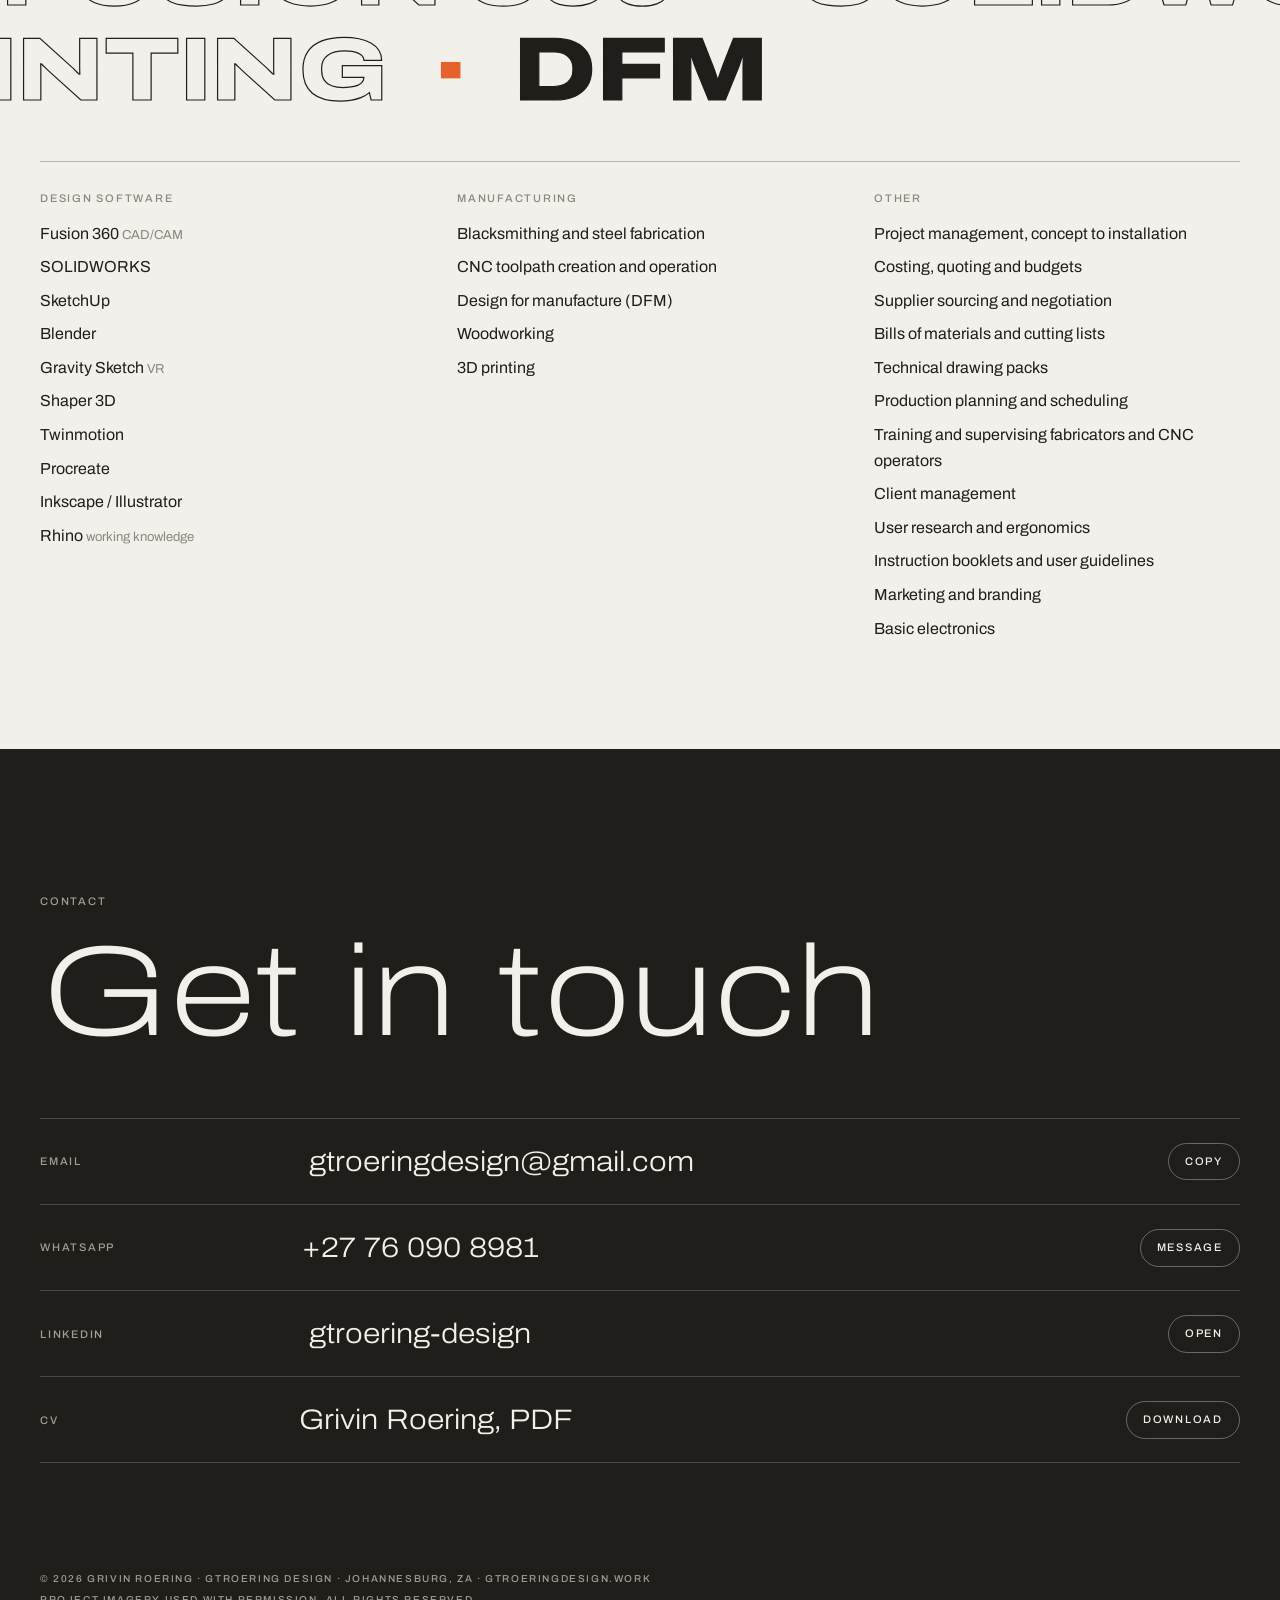
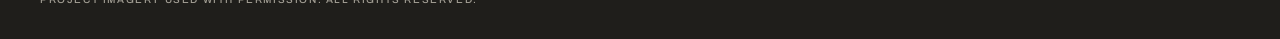
==== commit db0610a4: "Add files via upload" ====
--- a/about.html
+++ b/about.html
@@ -20,7 +20,7 @@
 <link rel="preconnect" href="https://fonts.googleapis.com">
 <link rel="preconnect" href="https://fonts.gstatic.com" crossorigin>
 <link rel="stylesheet" href="https://fonts.googleapis.com/css2?family=Archivo:wdth,wght@62..125,100..900&display=swap">
-<link rel="stylesheet" href="site.css?v=8">
+<link rel="stylesheet" href="site.css?v=11">
 <style>
   :root { padding-top: env(safe-area-inset-top, 0px); padding-bottom: env(safe-area-inset-bottom, 0px); }
   [hidden] { display: none !important; }
@@ -46,7 +46,6 @@
         <p class="label" style="margin-bottom:20px">About · Johannesburg</p>
         <h1 class="display"><span>Grivin</span><span class="mid">Thomas</span><span>Roering</span></h1>
         <p class="lead">I'm an industrial design engineer based in Johannesburg, and I arrived here taking the scenic route, starting in a forge.</p>
-        <a class="cv-btn" href="Grivin-Roering-CV.pdf" download>Download CV <span aria-hidden="true">(PDF) &#8595;</span></a>
       </div>
       <figure class="portrait-wrap" style="margin:0">
         <div class="portrait"><img id="portrait" src="img/about-portrait.jpg" alt="Portrait of Grivin Roering inside the Bloc 11 Fourways build" width="1200" height="1500" fetchpriority="high"></div>
@@ -318,6 +317,7 @@
   frame(); sizeFrame();
 })();
 </script>
-<script src="mobile-motion.js" defer></script>
+<script src="mobile-motion.js?v=2" defer></script>
+<script src="phone-uffb.js?v=4" defer></script>
 </body>
 </html>
--- a/site.css
+++ b/site.css
@@ -686,3 +686,28 @@
   .work.is-pinned .card .usp { display: none; }
   .work.is-pinned .work-progress { left: 16px; right: 16px; }
 }
+
+/* Project row: cards line up along the top instead of centring on their own height */
+.work.is-pinned .work-track { align-items: flex-start; }
+.work.is-pinned .work-intro, .work.is-pinned .work-outro { align-self: center; }
+
+/* Phones: the project bar becomes a small floating "Index" button, bottom right */
+@media (max-width: 899px) {
+  .now-bar { top: auto; left: auto; right: 16px; bottom: calc(env(safe-area-inset-bottom, 0px) + 16px);
+    background: none; border: 0; -webkit-backdrop-filter: none; backdrop-filter: none;
+    transform: translateY(12px); opacity: 0; pointer-events: none; transition: transform 0.3s ease, opacity 0.3s ease; }
+  .now-bar.show { transform: none; opacity: 1; pointer-events: auto; }
+  .now-bar .inner { padding: 0; width: auto; max-width: none; margin: 0; }
+  .now-bar .label, .now-bar .bar { display: none; }
+  .now-bar a { display: inline-flex; align-items: center; gap: 6px; padding: 12px 16px; border-radius: 999px;
+    background: var(--ink); color: var(--ground, #F2F0EB); box-shadow: 0 6px 20px rgba(31, 30, 27, 0.25); }
+}
+
+/* Phones: a small fixed thumbnail beside each project in the index */
+@media (max-width: 899px) {
+  .proj-index a { grid-template-columns: 2.6em minmax(0, 1fr) 76px; align-items: center; column-gap: 12px; row-gap: 2px; }
+  .proj-index .n { grid-row: 1 / span 2; align-self: center; }
+  .proj-index .t, .proj-index .label { grid-column: 2; }
+  .proj-index .peek { display: block; position: static; grid-column: 3; grid-row: 1 / span 2; width: 76px; translate: none;
+    opacity: 1; scale: 1; box-shadow: none; border-radius: 3px; }
+}
